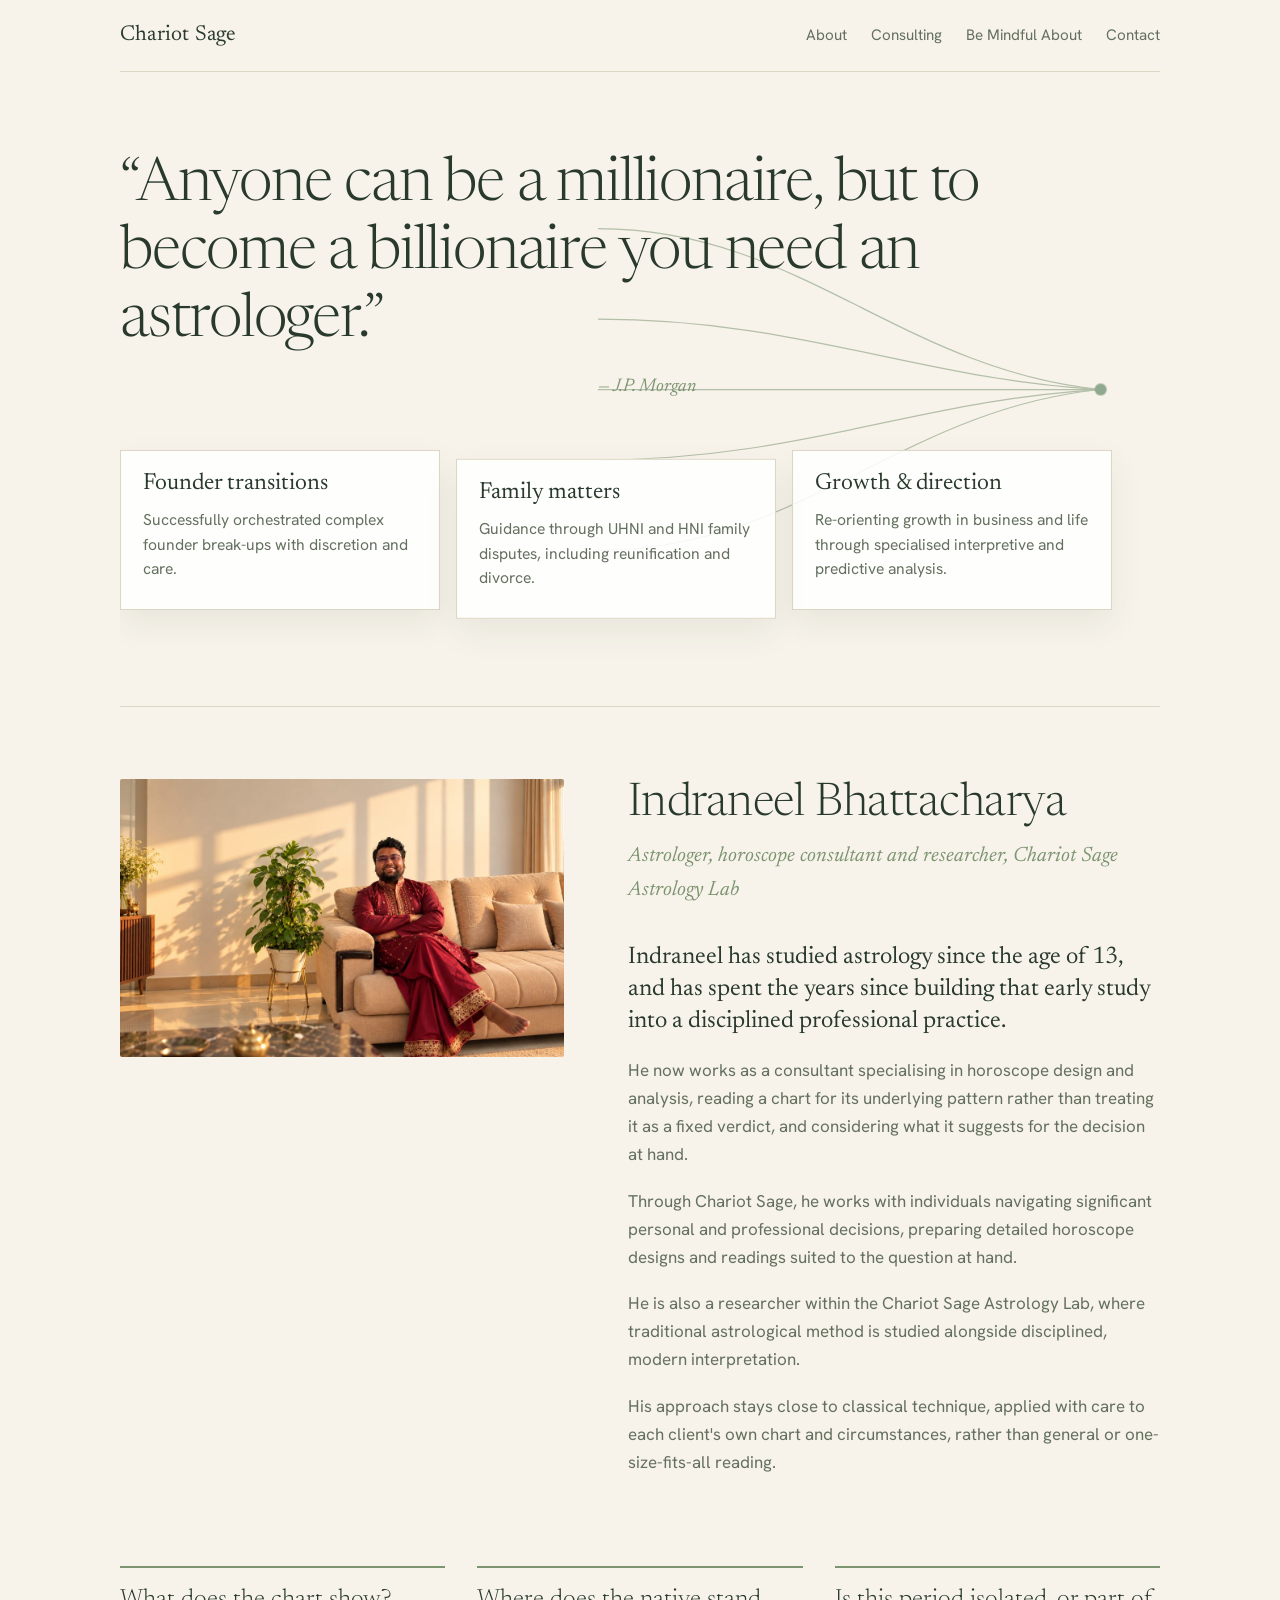
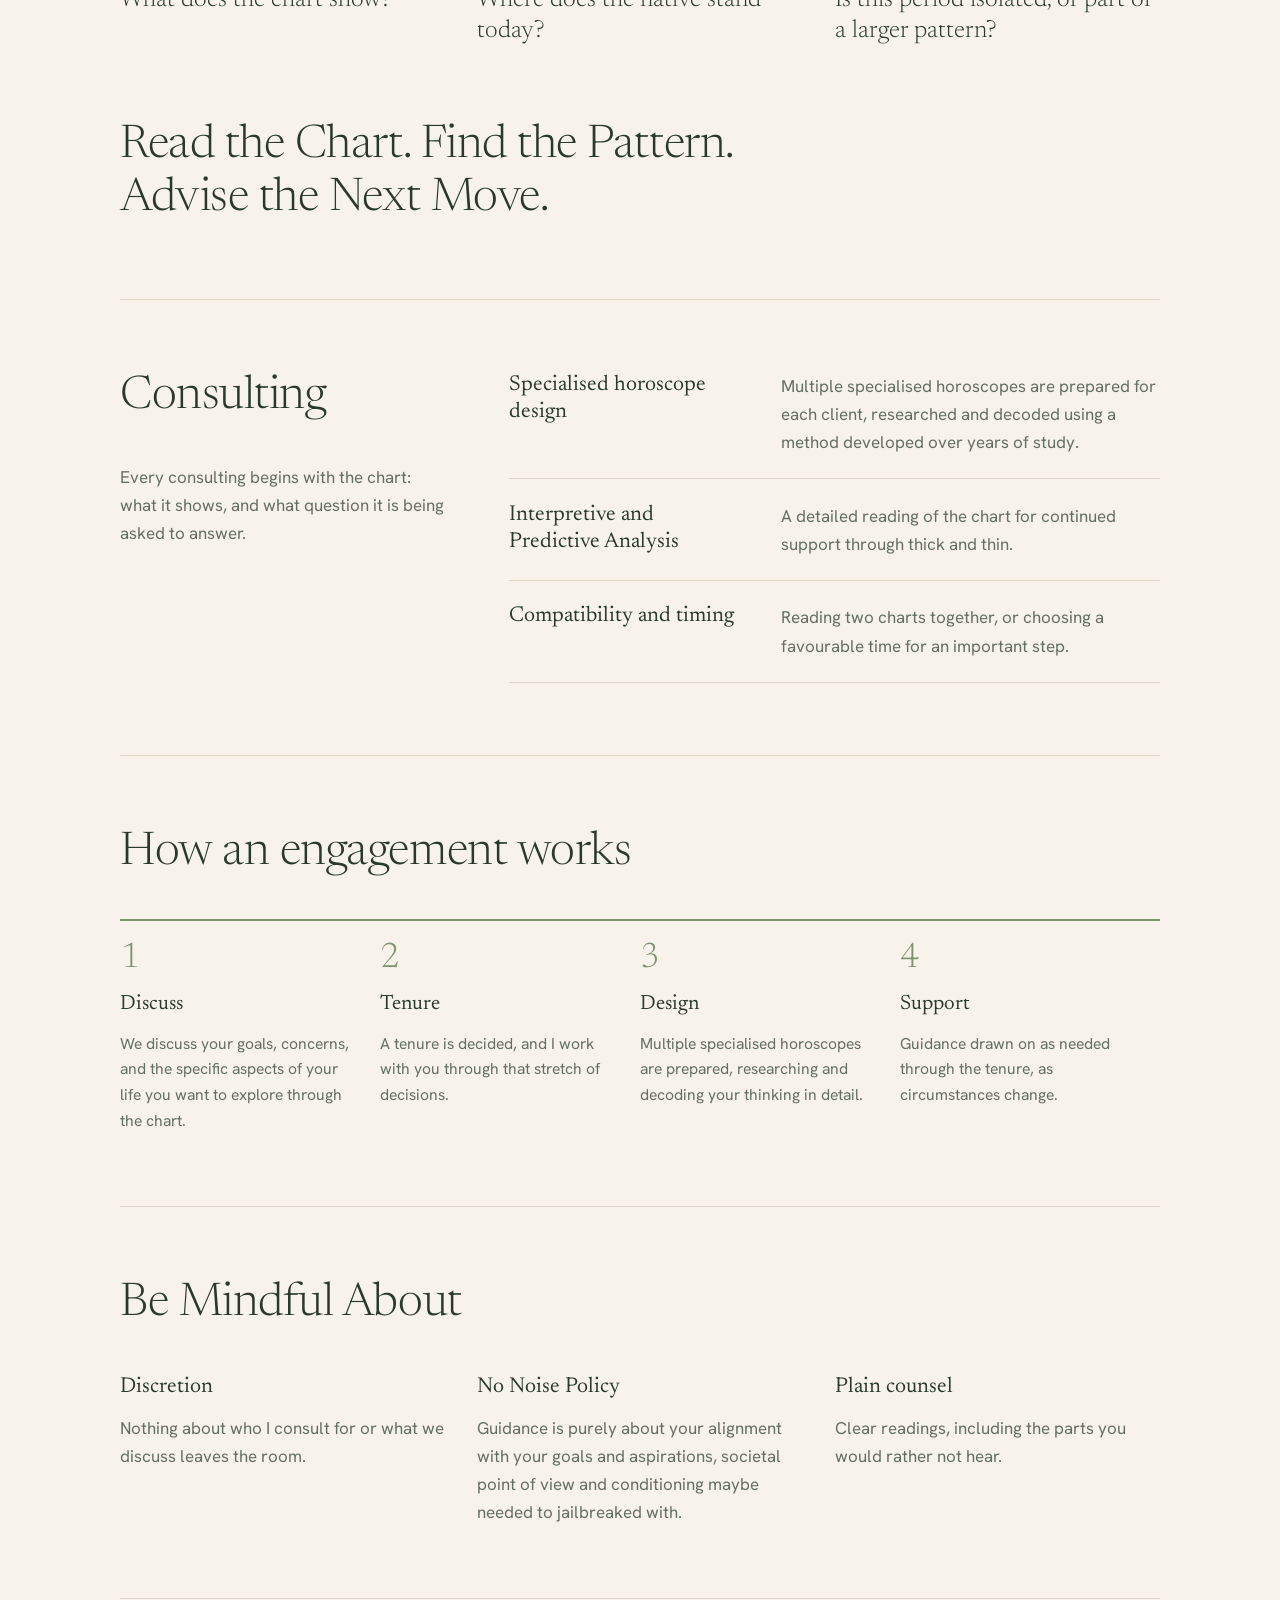
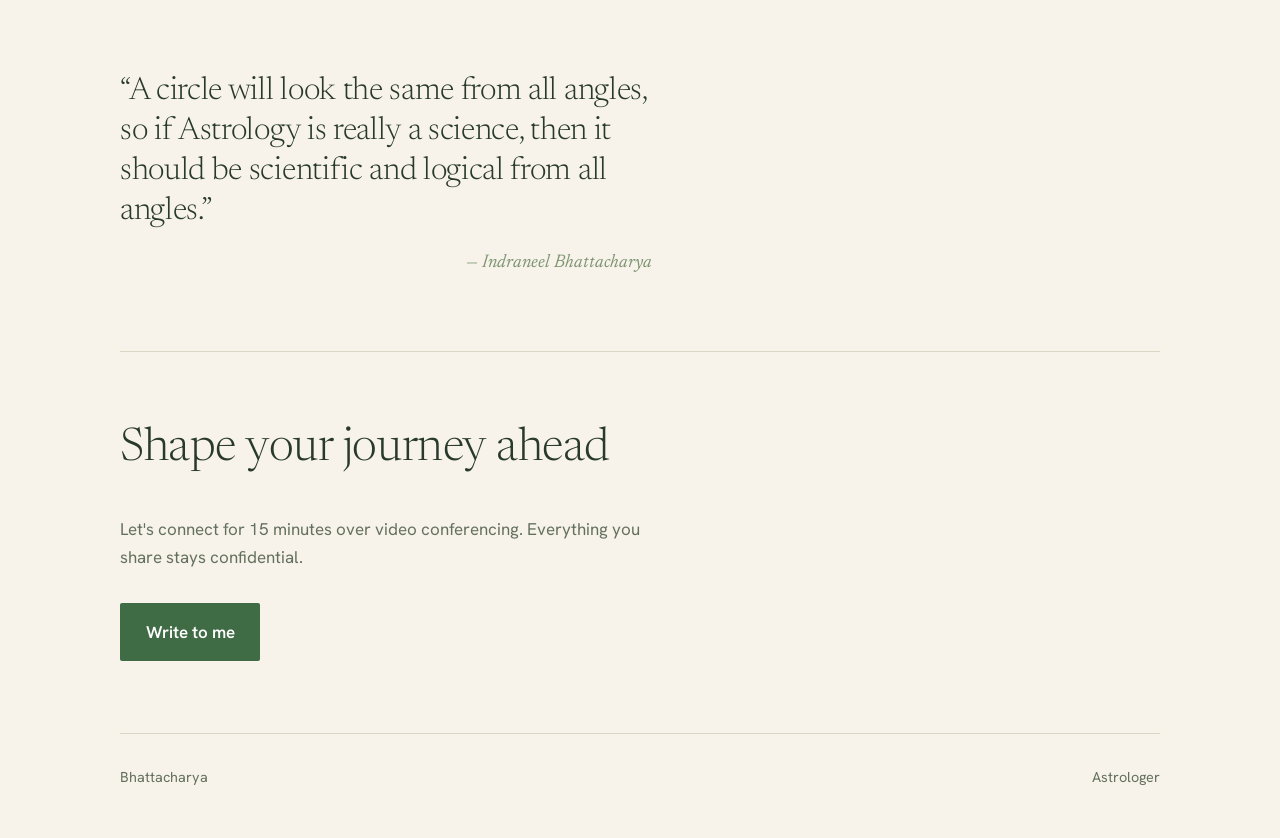
==== index.html @ 6f0e2059 "merging transformation version 2" ====
<!DOCTYPE html>
<html lang="en">
<head>
<meta charset="utf-8">
<meta name="viewport" content="width=device-width, initial-scale=1, viewport-fit=cover">
<title>Chariot Sage | Astrology consultancy by Indraneel Bhattacharya</title>
<meta name="description" content="Chariot Sage is the astrology consultancy of Indraneel Bhattacharya, a scholar of astrology since the age of 13. Specialised horoscope design, analysis and research.">
<meta name="theme-color" content="#F7F3EA">
<meta property="og:type" content="website">
<meta property="og:site_name" content="Chariot Sage">
<meta property="og:title" content="Chariot Sage | Astrology consultancy by Indraneel Bhattacharya">
<meta property="og:description" content="Read the Chart. Find the Pattern. Advise the Next Move.">
<link rel="icon" type="image/png" sizes="32x32" href="[data-uri]">
<link rel="apple-touch-icon" href="[data-uri]">
<link rel="preconnect" href="https://fonts.googleapis.com">
<link rel="preconnect" href="https://fonts.gstatic.com" crossorigin>
<link href="https://fonts.googleapis.com/css2?family=Newsreader:ital,opsz,wght@0,6..72,300;0,6..72,400;1,6..72,300&family=Hanken+Grotesk:wght@400;500;600&display=swap" rel="stylesheet">
<style>
:root{
  --bg:#F7F3EA; --surface:#FFFFFF; --ink:#293A2C; --muted:#64705F;
  --rule:#DCD6C4; --seal:#3F6B45; --brass:#7D9471; --on-seal:#FFFFFF;
  --serif:"Newsreader",Georgia,"Times New Roman",serif;
  --sans:"Hanken Grotesk",system-ui,-apple-system,"Segoe UI",sans-serif;
  box-sizing:border-box;
  padding-top:env(safe-area-inset-top,0px);
  padding-bottom:env(safe-area-inset-bottom,0px);
}
@media (prefers-color-scheme:dark){
  :root:not([data-theme="light"]){
    --bg:#16201A; --surface:#1E2B22; --ink:#EFEAD9; --muted:#B4BFA9;
    --rule:#32452F; --seal:#8FBF86; --brass:#C7CBA1; --on-seal:#16201A;
  }
}
:root[data-theme="dark"]{
  --bg:#16201A; --surface:#1E2B22; --ink:#EFEAD9; --muted:#B4BFA9;
  --rule:#32452F; --seal:#8FBF86; --brass:#C7CBA1; --on-seal:#16201A;
}
*,*::before,*::after{box-sizing:border-box}
html{scroll-padding-top:env(safe-area-inset-top,0px);scroll-behavior:smooth}
body{margin:0;background:var(--bg);color:var(--ink);font-family:var(--sans);font-size:1.0625rem;line-height:1.65}
a{color:inherit}
:focus-visible{outline:2px solid var(--seal);outline-offset:3px}
.wrap{max-width:68rem;margin:0 auto;padding:0 1.5rem}

header{display:flex;justify-content:space-between;align-items:center;padding:1.1rem 0;border-bottom:1px solid var(--rule)}
.brand{display:inline-flex;align-items:center;gap:.75rem;font-family:var(--serif);font-size:1.35rem;font-weight:400;text-decoration:none;letter-spacing:.01em}
.brand img{height:2.9rem;width:auto;display:block}
nav{display:flex;gap:1.5rem;font-size:.95rem}
nav a{text-decoration:none;color:var(--muted)}
nav a:hover{color:var(--ink)}
@media (max-width:560px){nav a:not(:last-child){display:none}}

.hero{position:relative;padding:5rem 0 6rem;overflow:hidden}
.hero h1{font-family:var(--serif);font-weight:300;font-size:clamp(2.6rem,7vw,5.4rem);line-height:1.04;letter-spacing:-.02em;margin:0 0 1.75rem;max-width:14em;position:relative}
.hero h1.hero-quote{font-size:clamp(2rem,5vw,3.8rem);line-height:1.12;max-width:18em}
.hero .quote-attribution{margin:-.75rem 0 0;font-family:var(--serif);font-size:1.15rem;font-style:italic;color:var(--brass);text-align:right;max-width:36rem}
.hero p{max-width:34rem;font-size:1.2rem;color:var(--muted);margin:0 0 2.25rem;position:relative}
.hero-highlights{position:relative;z-index:1;display:grid;grid-template-columns:repeat(3,minmax(0,1fr));gap:1rem;margin-top:3rem;max-width:62rem}
.hero-highlight{min-height:10rem;padding:1.25rem 1.35rem;background:color-mix(in srgb,var(--surface) 88%,transparent);border:1px solid var(--rule);box-shadow:0 .8rem 2rem rgba(41,58,44,.07);animation:float 5s ease-in-out infinite}
.hero-highlight:nth-child(2){animation-delay:-1.6s;transform:translateY(.55rem)}
.hero-highlight:nth-child(3){animation-delay:-3.2s}
.hero-highlight h2{margin:0 0 .65rem;font-size:1.45rem;font-weight:400;line-height:1.15;letter-spacing:0}
.hero-highlight p{margin:0;font-size:.98rem;line-height:1.55;color:var(--muted)}
@keyframes float{0%,100%{translate:0 0}50%{translate:0 -.55rem}}
@media (max-width:760px){.hero-highlights{grid-template-columns:1fr;gap:.8rem;margin-top:2rem}.hero-highlight{min-height:0}.hero-highlight:nth-child(2){transform:none}}
.btn{display:inline-block;max-width:100%;text-align:center;background:var(--seal);color:var(--on-seal);padding:.95rem 1.6rem;text-decoration:none;font-weight:600;border-radius:2px;position:relative}
.btn:hover{filter:brightness(1.1)}
.paths{position:absolute;right:-4%;top:8%;width:58%;height:84%;pointer-events:none;opacity:.55}
.paths path{fill:none;stroke:var(--brass);stroke-width:1.2;stroke-dasharray:1;stroke-dashoffset:1;animation:draw 2.4s ease-out .2s forwards}
.paths path:nth-child(2){animation-delay:.4s}.paths path:nth-child(3){animation-delay:.6s}
.paths path:nth-child(4){animation-delay:.8s}.paths path:nth-child(5){animation-delay:1s}
.paths circle{fill:var(--seal);opacity:0;animation:pop .6s ease-out 2.4s forwards}
@keyframes draw{to{stroke-dashoffset:0}}
@keyframes pop{to{opacity:1}}
@media (prefers-reduced-motion:reduce){
  .paths path{animation:none;stroke-dashoffset:0}.paths circle{animation:none;opacity:1}
  .hero-highlight{animation:none;translate:none}
  html{scroll-behavior:auto}
}
@media (max-width:760px){.paths{width:90%;top:auto;bottom:0;height:40%;opacity:.35}}

section{padding:4.5rem 0;border-top:1px solid var(--rule)}
h2{font-family:var(--serif);font-weight:300;font-size:clamp(1.9rem,4vw,2.9rem);line-height:1.1;letter-spacing:-.01em;margin:0 0 2.5rem;max-width:18em}
.about{display:grid;grid-template-columns:5fr 6fr;gap:2rem 4rem;align-items:start}
.portrait,.photos figure{margin:0}
.portrait img,.photos img{display:block;width:100%;height:auto;border-radius:2px;background:var(--surface)}
.bio h2{margin-bottom:.6rem}
.bio p{max-width:36rem;color:var(--muted);margin:0 0 1.15rem}
@media (max-width:760px){.about{grid-template-columns:1fr}}
.bio .role{font-family:var(--serif);font-style:italic;font-size:1.3rem;color:var(--brass);margin-bottom:2rem}
.bio .first{font-family:var(--serif);font-size:1.5rem;line-height:1.35;color:var(--ink)}
.questions{list-style:none;margin:4.5rem 0 0;padding:0;display:grid;grid-template-columns:repeat(3,1fr);gap:2rem}
.questions li{border-top:2px solid var(--brass);padding-top:1.1rem;font-family:var(--serif);font-weight:300;font-size:1.55rem;line-height:1.25}
.photos{display:grid;grid-template-columns:1fr 1fr;gap:1.5rem;margin-top:4.5rem}
.photos img{aspect-ratio:4/3;object-fit:cover;object-position:center 30%}
.photos.one{grid-template-columns:1fr;max-width:34rem}
.photos.one img{aspect-ratio:16/10;object-position:center 25%}
.motto{font-family:var(--serif);font-weight:300;font-size:clamp(1.7rem,4vw,2.9rem);line-height:1.15;letter-spacing:-.01em;margin:4.5rem 0 0;max-width:16em}
@media (max-width:760px){.about,.questions{grid-template-columns:1fr}}
@media (max-width:600px){.photos{grid-template-columns:1fr}}
.grid{display:grid;grid-template-columns:1fr 2fr;gap:2rem 4rem}
@media (max-width:760px){.grid{grid-template-columns:1fr}}
.lead{color:var(--muted);max-width:28rem;margin:0}

.areas{list-style:none;margin:0;padding:0}
.areas li{padding:1.4rem 0;border-bottom:1px solid var(--rule);display:grid;grid-template-columns:minmax(0,15rem) 1fr;gap:.5rem 2rem}
.areas li:first-child{padding-top:0}
.areas h3{font-family:var(--serif);font-weight:400;font-size:1.35rem;line-height:1.25;margin:0}
.areas p{margin:0;color:var(--muted)}
@media (max-width:760px){.areas li{grid-template-columns:1fr}}

.steps{list-style:none;margin:0;padding:0;counter-reset:s;display:grid;grid-template-columns:repeat(4,1fr);gap:0}
.steps li{counter-increment:s;padding:0 1.5rem 0 0;border-top:2px solid var(--brass);padding-top:1.25rem}
.steps li::before{content:counter(s);font-family:var(--serif);font-size:2.2rem;font-weight:300;color:var(--brass);display:block;line-height:1;margin-bottom:.75rem}
.steps h3{font-family:var(--serif);font-weight:400;font-size:1.3rem;margin:0 0 .5rem}
.steps p{margin:0;color:var(--muted);font-size:.98rem}
@media (max-width:860px){.steps{grid-template-columns:1fr 1fr;gap:2rem 1.5rem}}
@media (max-width:520px){.steps{grid-template-columns:1fr}}

.band{background:transparent;padding-left:0;padding-right:0}
@media (max-width:520px){.btn{display:block;padding:.95rem 1rem}}
.principles{display:grid;grid-template-columns:repeat(3,1fr);gap:2rem}
.principles h3{font-family:var(--serif);font-weight:400;font-size:1.35rem;margin:0 0 .5rem}
.principles p{margin:0;color:var(--muted)}
@media (max-width:760px){.principles{grid-template-columns:1fr}}

.note{display:grid;grid-template-columns:6fr 5fr;gap:2.5rem 4rem;align-items:start}
.note blockquote{margin:0}
.note blockquote p{font-family:var(--serif);font-weight:300;font-size:clamp(1.35rem,2.7vw,2rem);line-height:1.25;letter-spacing:-.01em;margin:0 0 1.1rem}
.note cite{display:block;margin-top:.25rem;font-family:var(--serif);font-style:italic;font-size:1.15rem;color:var(--brass);text-align:right}
.note .msg{margin:0;color:var(--muted);max-width:30rem}
@media (max-width:760px){.note{grid-template-columns:1fr}}
.contact h2{max-width:14em}
.contact p{max-width:34rem;color:var(--muted);margin:0 0 2rem}
.mail{display:block;overflow-wrap:anywhere;margin-top:1.5rem;font-family:var(--serif);font-size:1.4rem;color:var(--ink)}
footer{padding:2rem 0 3rem;border-top:1px solid var(--rule);color:var(--muted);font-size:.9rem;display:flex;justify-content:space-between;gap:1rem;flex-wrap:wrap}
</style>
</head>
<body>
<div class="wrap">
  <header>
    <a class="brand" href="#top"><span>Chariot Sage</span></a>
    <nav aria-label="Main">
      <a href="#about">About</a>
      <a href="#help">Consulting</a>
      <a href="#work">Be Mindful About</a>
      <a href="#contact">Contact</a>
    </nav>
  </header>

  <main id="top">
    <div class="hero">
      <svg class="paths" viewBox="0 0 600 400" preserveAspectRatio="xMidYMid meet" aria-hidden="true">
        <path pathLength="1" d="M0 40 C200 40 300 180 500 200"/>
        <path pathLength="1" d="M0 130 C200 130 320 190 500 200"/>
        <path pathLength="1" d="M0 200 L500 200"/>
        <path pathLength="1" d="M0 270 C200 270 320 210 500 200"/>
        <path pathLength="1" d="M0 360 C200 360 300 220 500 200"/>
        <circle cx="500" cy="200" r="6"/>
      </svg>
      <h1 class="hero-quote">“Anyone can be a millionaire, but to become a billionaire you need an astrologer.”</h1>
      <p class="quote-attribution"><cite>— J.P. Morgan</cite></p>
      <div class="hero-highlights" aria-label="Consultation experience">
        <article class="hero-highlight">
          <h2>Founder transitions</h2>
          <p>Successfully orchestrated complex founder break-ups with discretion and care.</p>
        </article>
        <article class="hero-highlight">
          <h2>Family matters</h2>
          <p>Guidance through UHNI and HNI family disputes, including reunification and divorce.</p>
        </article>
        <article class="hero-highlight">
          <h2>Growth &amp; direction</h2>
          <p>Re-orienting growth in business and life through specialised interpretive and predictive analysis.</p>
        </article>
      </div>
    </div>

    <section id="about">
      <div class="about">
        <figure class="portrait"><img src="[data-uri]" alt="Indraneel Bhattacharya" width="1100" height="688" loading="lazy"></figure>
                <div class="bio">
          <h2>Indraneel Bhattacharya</h2>
          <p class="role">Astrologer, horoscope consultant and researcher, Chariot Sage Astrology Lab</p>
          <p class="first">Indraneel has studied astrology since the age of 13, and has spent the years since building that early study into a disciplined professional practice.</p>
          <p>He now works as a consultant specialising in horoscope design and analysis, reading a chart for its underlying pattern rather than treating it as a fixed verdict, and considering what it suggests for the decision at hand.</p>
          <p>Through Chariot Sage, he works with individuals navigating significant personal and professional decisions, preparing detailed horoscope designs and readings suited to the question at hand.</p>
          <p>He is also a researcher within the Chariot Sage Astrology Lab, where traditional astrological method is studied alongside disciplined, modern interpretation.</p>
          <p>His approach stays close to classical technique, applied with care to each client's own chart and circumstances, rather than general or one-size-fits-all reading.</p>
        </div>
      </div>

      <ul class="questions" aria-label="The three questions">
        <li>What does the chart show?</li>
        <li>Where does the native stand today?</li>
        <li>Is this period isolated, or part of a larger pattern?</li>
      </ul>

      
      <p class="motto">Read the Chart. Find the Pattern. Advise the Next Move.</p>
    </section>

    <section id="help">
      <div class="grid">
        <div>
          <h2>Consulting</h2>
          <p class="lead">Every consulting begins with the chart: what it shows, and what question it is being asked to answer.</p>
        </div>
        <ul class="areas">
          <li><h3>Specialised horoscope design</h3><p>Multiple specialised horoscopes are prepared for each client, researched and decoded using a method developed over years of study.</p></li>
          <li><h3>Interpretive and Predictive Analysis</h3><p>A detailed reading of the chart for continued support through thick and thin.</p></li>
          <li><h3>Compatibility and timing</h3><p>Reading two charts together, or choosing a favourable time for an important step.</p></li>
        </ul>
      </div>
    </section>

    <section id="work">
      <h2>How an engagement works</h2>
      <ol class="steps">
        <li><h3>Discuss</h3><p>We discuss your goals, concerns, and the specific aspects of your life you want to explore through the chart.</p></li>
        <li><h3>Tenure</h3><p>A tenure is decided, and I work with you through that stretch of decisions.</p></li>
        <li><h3>Design</h3><p>Multiple specialised horoscopes are prepared, researching and decoding your thinking in detail.</p></li>
        <li><h3>Support</h3><p>Guidance drawn on as needed through the tenure, as circumstances change.</p></li>
      </ol>
    </section>

    <section class="band">
      <h2>Be Mindful About</h2>
      <div class="principles">
        <div><h3>Discretion</h3><p>Nothing about who I consult for or what we discuss leaves the room.</p></div>
        <div><h3>No Noise Policy</h3><p>Guidance is purely about your alignment with your goals and aspirations, societal point of view and conditioning maybe needed to jailbreaked with.</p></div>
        <div><h3>Plain counsel</h3><p>Clear readings, including the parts you would rather not hear.</p></div>
      </div>
    </section>

    <section class="note" id="note">
      <blockquote>
        <p>“A circle will look the same from all angles, so if Astrology is really a science, then it should be scientific and logical from all angles.”</p>
        <cite>— Indraneel Bhattacharya</cite>
      </blockquote>
    </section>

    <section class="contact" id="contact">
      <h2>Shape your journey ahead</h2>
      <p>Let's connect for 15 minutes over video conferencing. Everything you share stays confidential.</p>
      <a class="btn" href="mailto:writetobhattacharya@gmail.com?subject=Private%20enquiry" target="_blank" rel="noopener">Write to me</a>
    </section>
  </main>

  <footer>
    <span>Bhattacharya</span>
    <span>Astrologer</span>
  </footer>
</div>
</body>
</html>
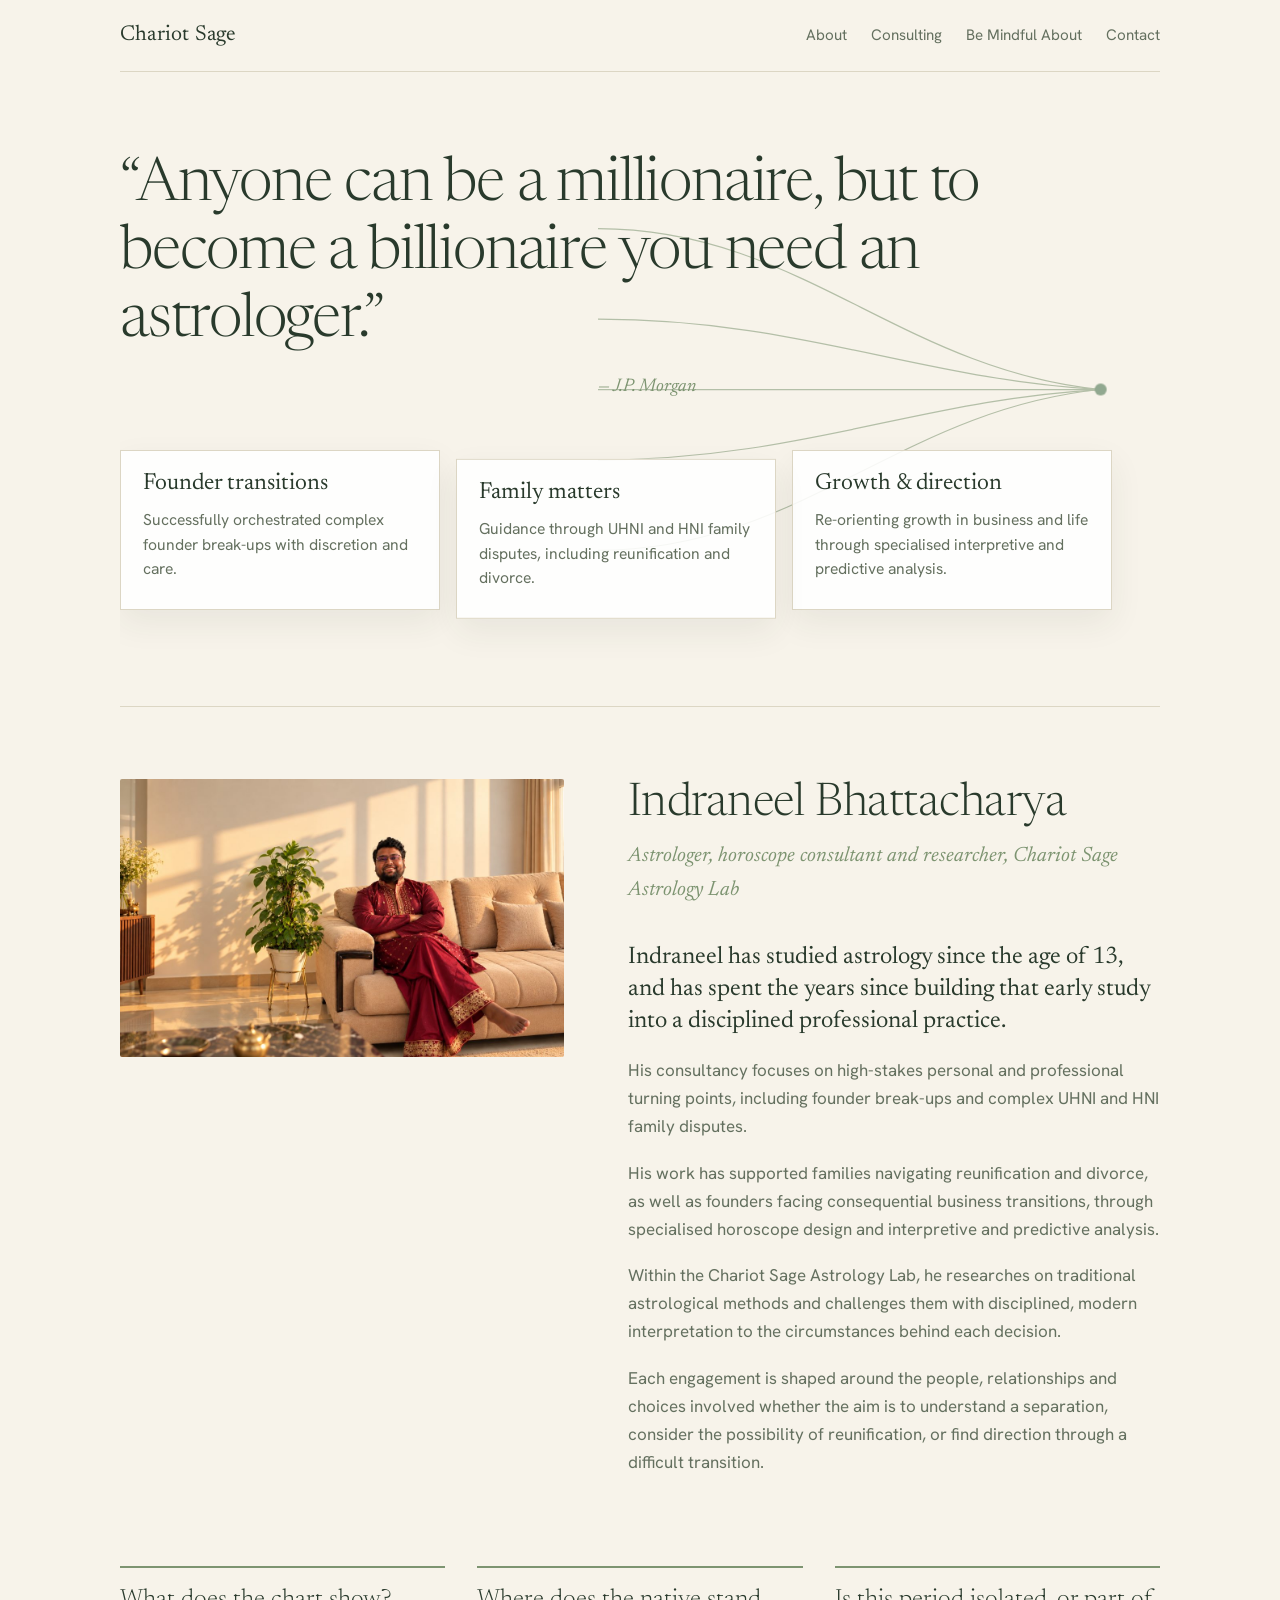
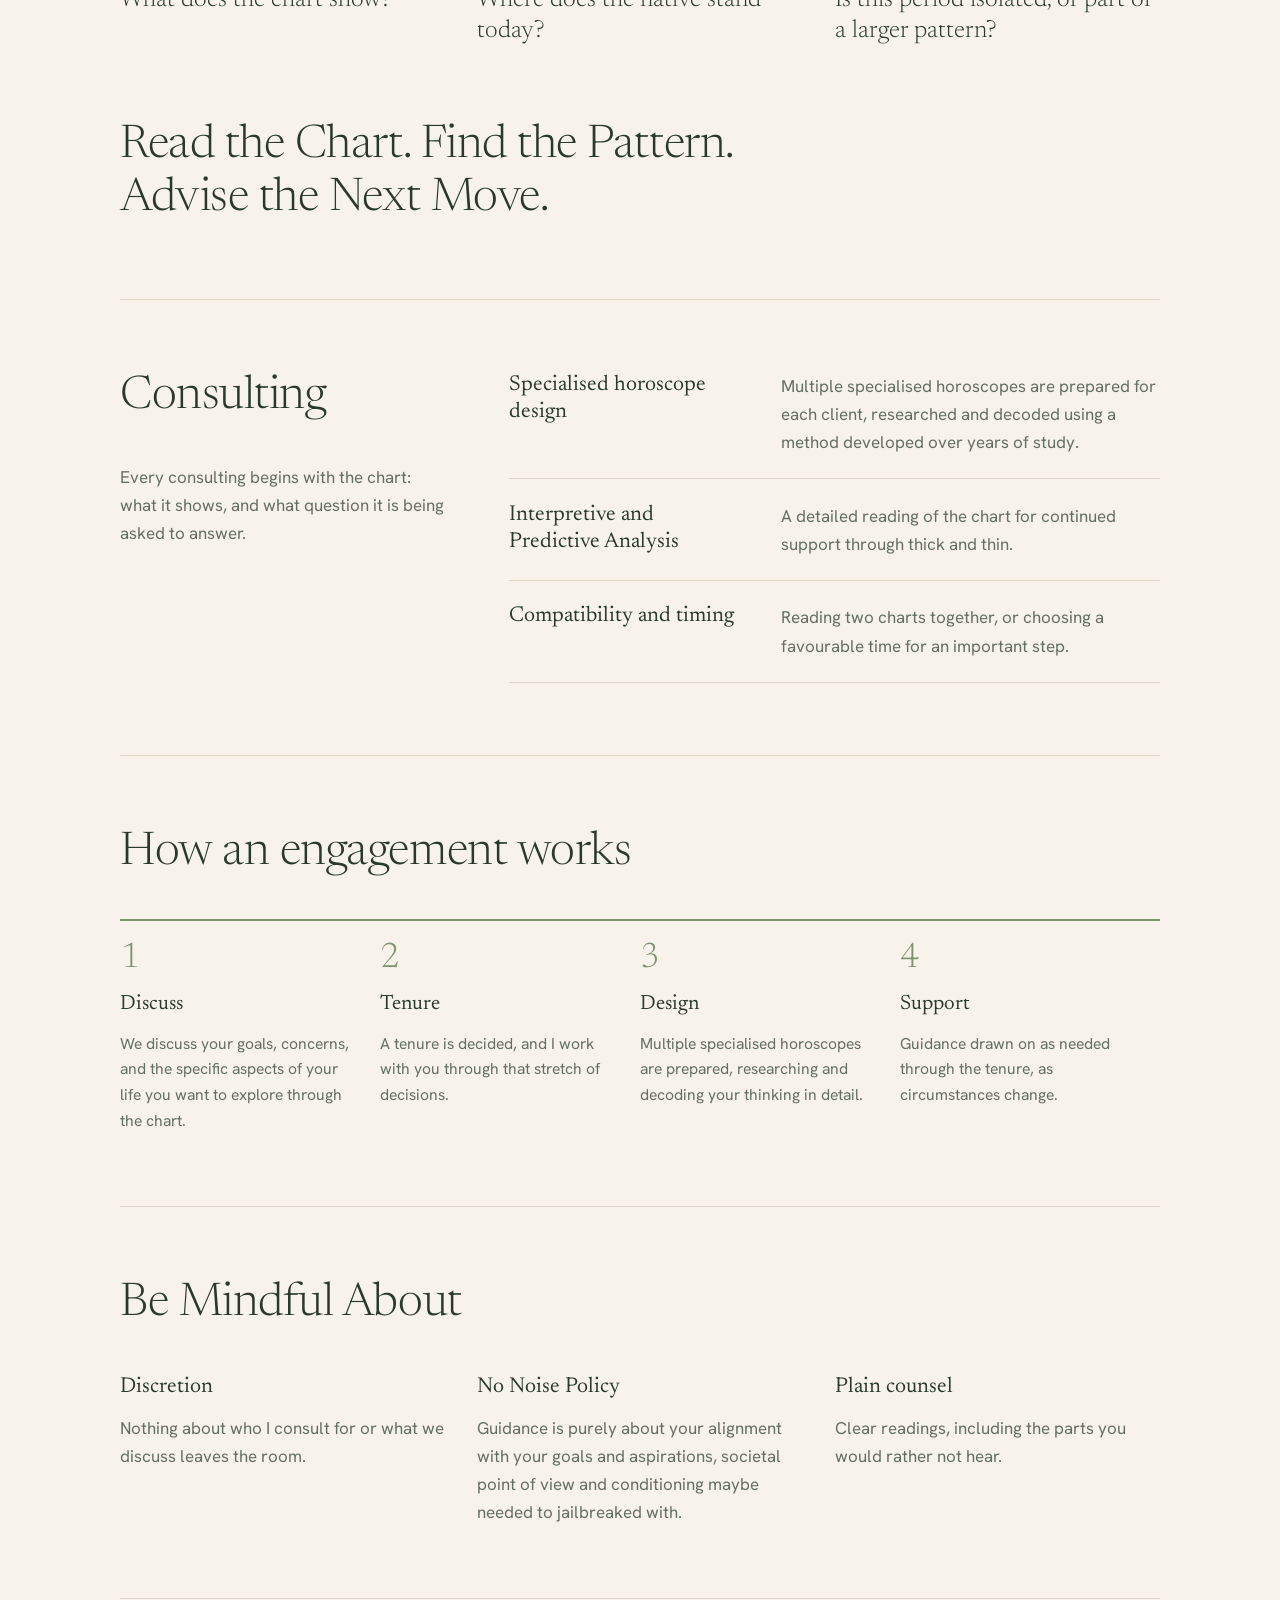
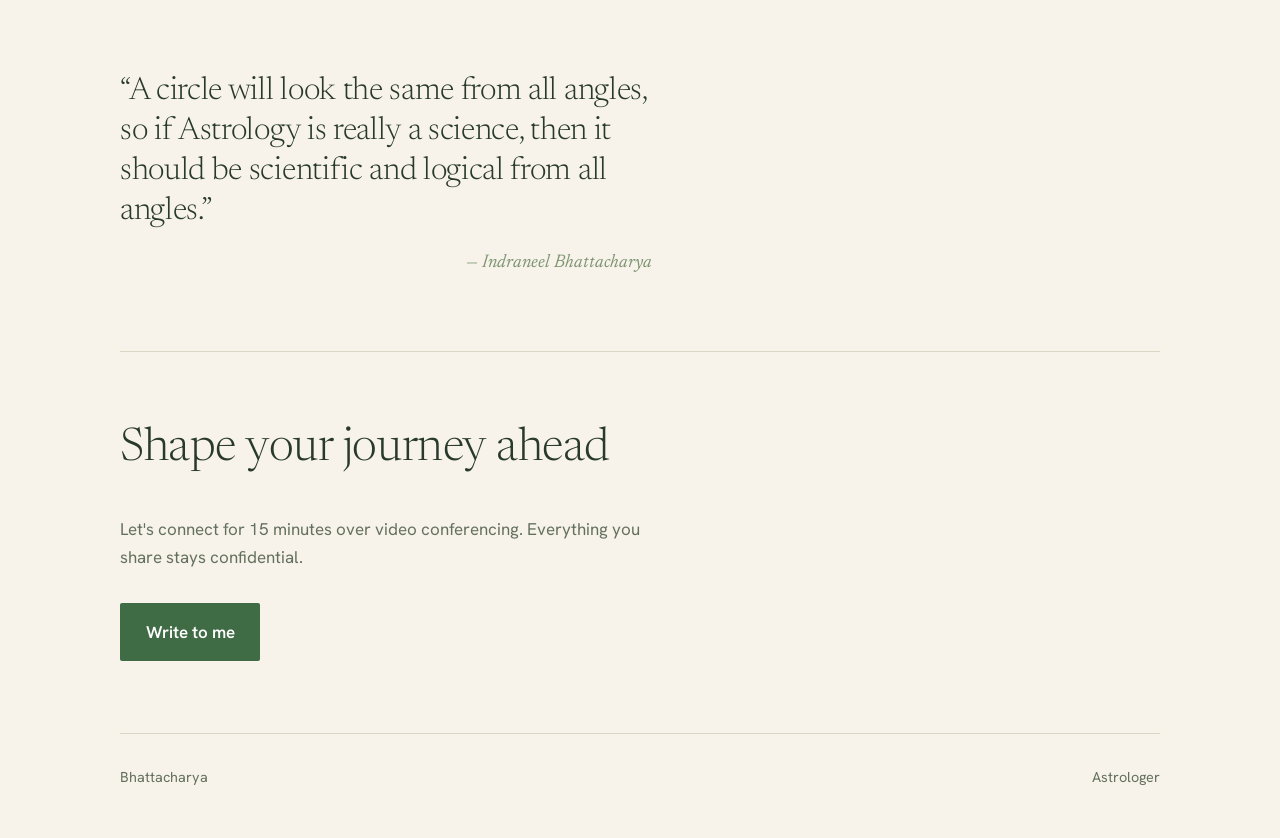
==== commit 1bf4ab05: "merging transformation version 2" ====
--- a/index.html
+++ b/index.html
@@ -183,10 +183,10 @@
           <h2>Indraneel Bhattacharya</h2>
           <p class="role">Astrologer, horoscope consultant and researcher, Chariot Sage Astrology Lab</p>
           <p class="first">Indraneel has studied astrology since the age of 13, and has spent the years since building that early study into a disciplined professional practice.</p>
-          <p>He now works as a consultant specialising in horoscope design and analysis, reading a chart for its underlying pattern rather than treating it as a fixed verdict, and considering what it suggests for the decision at hand.</p>
-          <p>Through Chariot Sage, he works with individuals navigating significant personal and professional decisions, preparing detailed horoscope designs and readings suited to the question at hand.</p>
-          <p>He is also a researcher within the Chariot Sage Astrology Lab, where traditional astrological method is studied alongside disciplined, modern interpretation.</p>
-          <p>His approach stays close to classical technique, applied with care to each client's own chart and circumstances, rather than general or one-size-fits-all reading.</p>
+          <p>His consultancy focuses on high-stakes personal and professional turning points, including founder break-ups and complex UHNI and HNI family disputes.</p>
+          <p>His work has supported families navigating reunification and divorce, as well as founders facing consequential business transitions, through specialised horoscope design and interpretive and predictive analysis.</p>
+          <p>Within the Chariot Sage Astrology Lab, he researches on traditional astrological methods and challenges them with disciplined, modern interpretation to the circumstances behind each decision.</p>
+          <p>Each engagement is shaped around the people, relationships and choices involved whether the aim is to understand a separation, consider the possibility of reunification, or find direction through a difficult transition.</p>
         </div>
       </div>
 
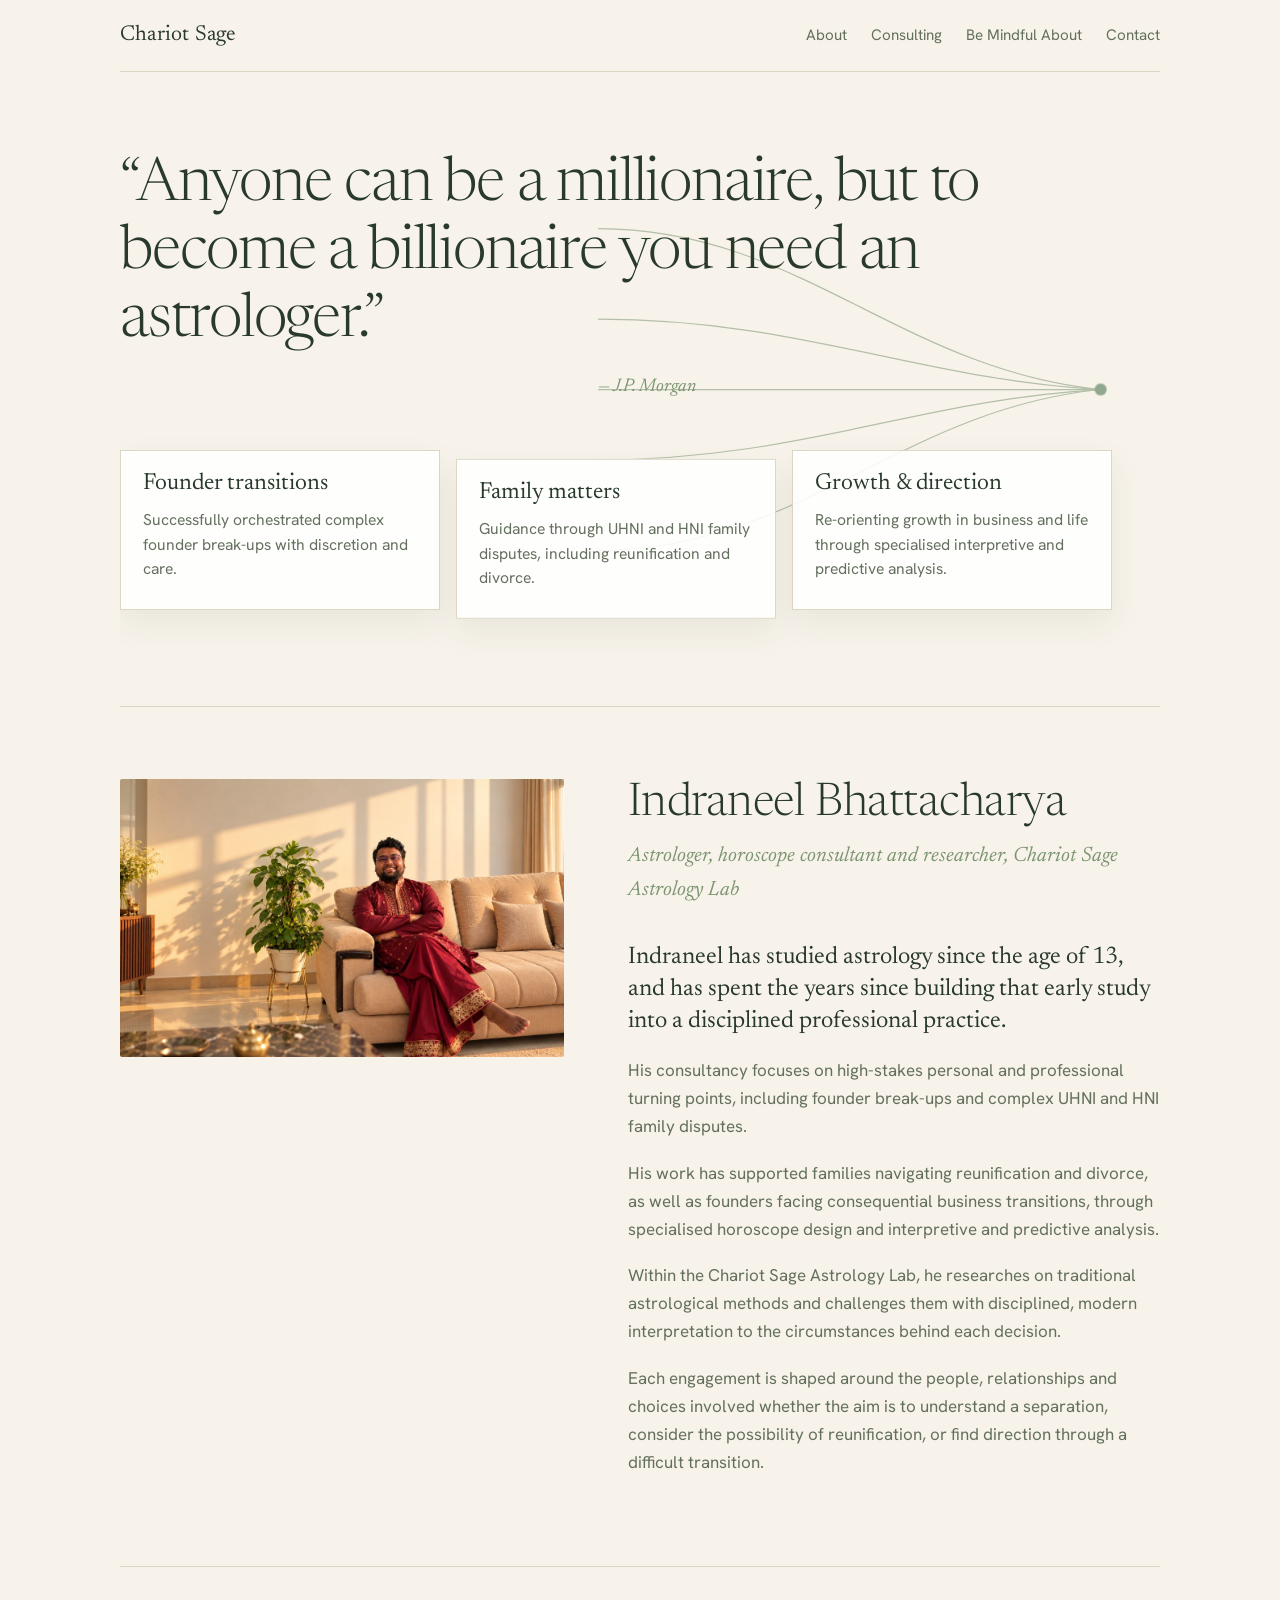
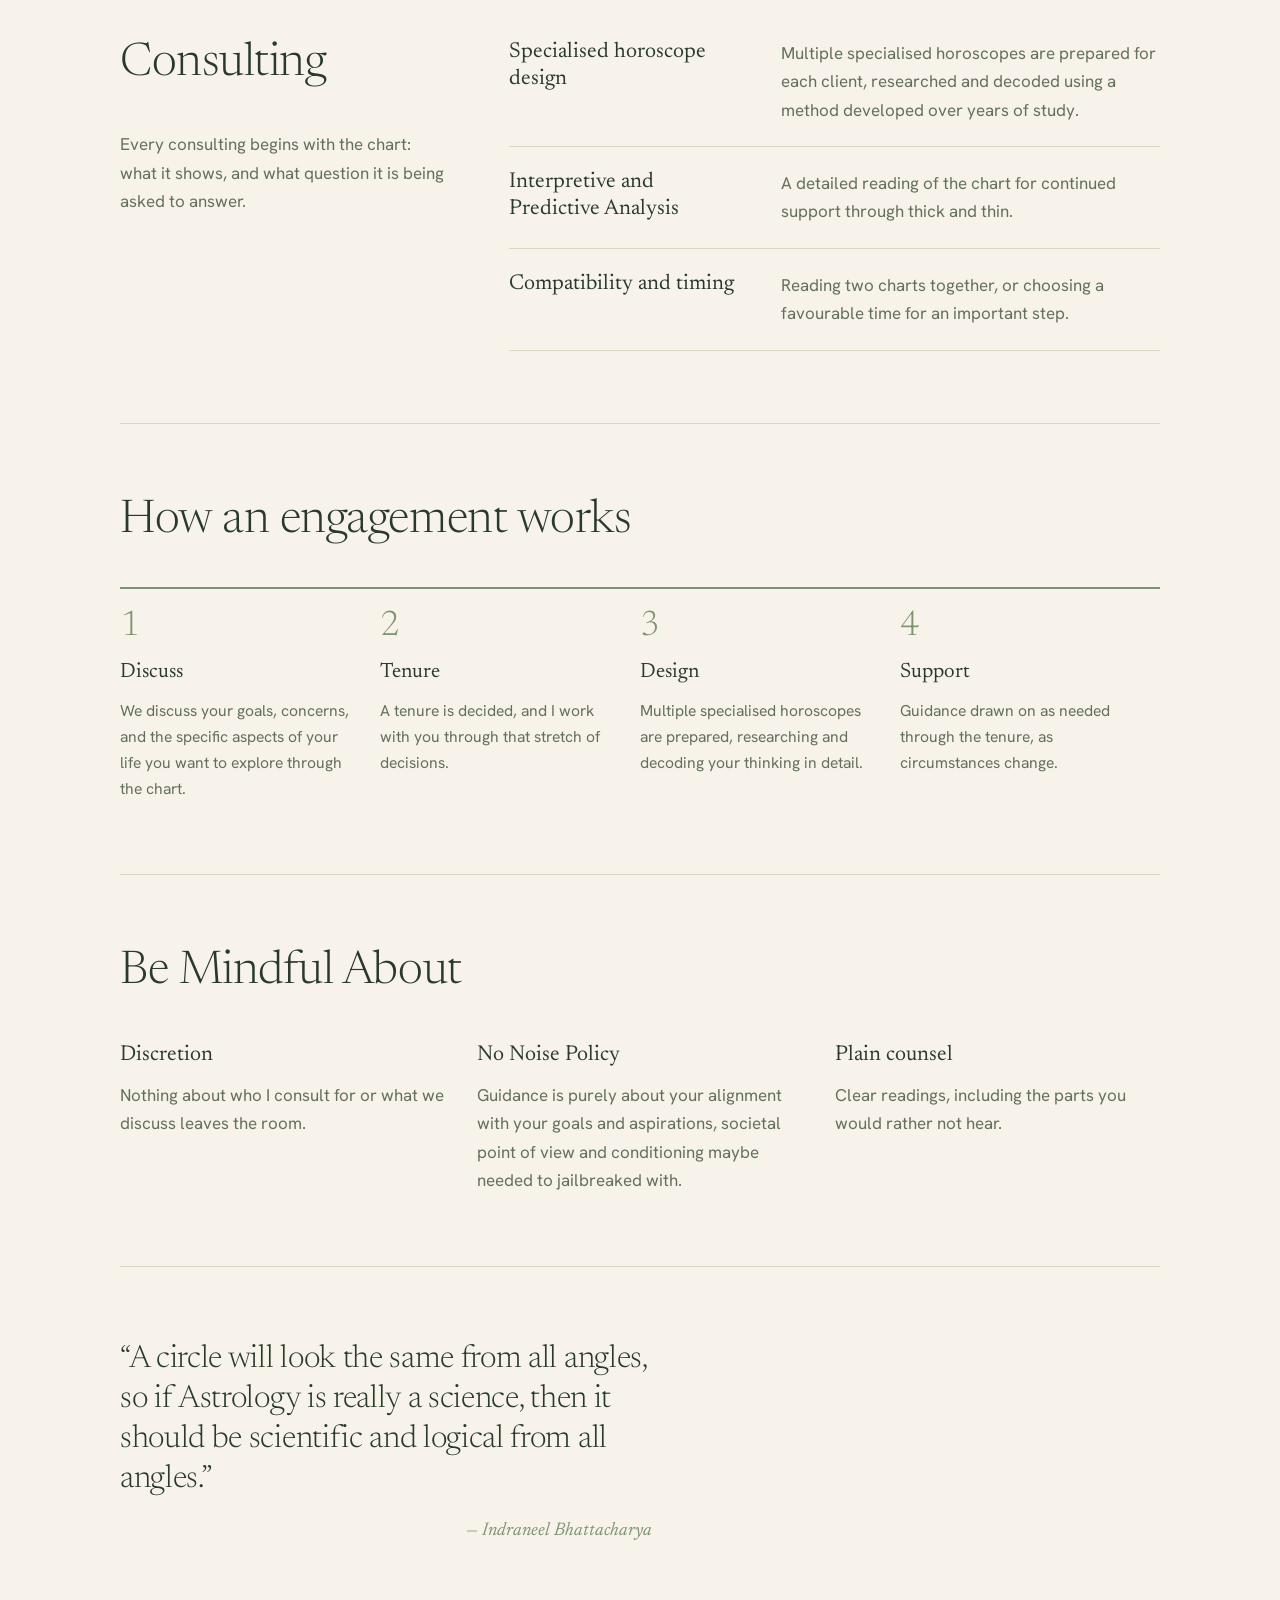
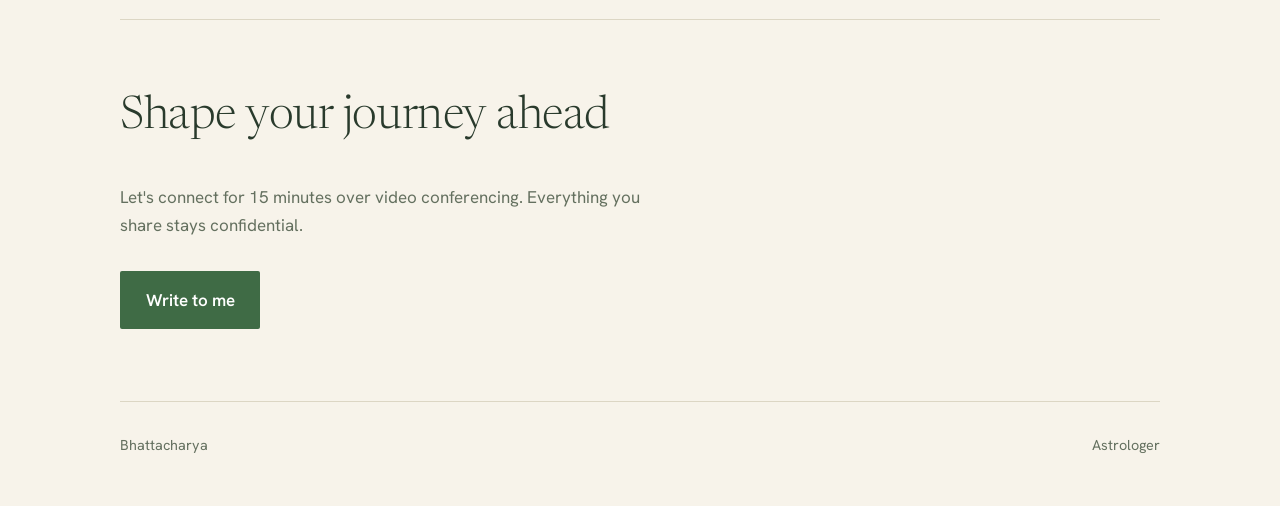
==== commit 17f7059f: "merging transformation version 3" ====
--- a/index.html
+++ b/index.html
@@ -89,14 +89,13 @@
 @media (max-width:760px){.about{grid-template-columns:1fr}}
 .bio .role{font-family:var(--serif);font-style:italic;font-size:1.3rem;color:var(--brass);margin-bottom:2rem}
 .bio .first{font-family:var(--serif);font-size:1.5rem;line-height:1.35;color:var(--ink)}
-.questions{list-style:none;margin:4.5rem 0 0;padding:0;display:grid;grid-template-columns:repeat(3,1fr);gap:2rem}
-.questions li{border-top:2px solid var(--brass);padding-top:1.1rem;font-family:var(--serif);font-weight:300;font-size:1.55rem;line-height:1.25}
+.bio{display:flow-root}
 .photos{display:grid;grid-template-columns:1fr 1fr;gap:1.5rem;margin-top:4.5rem}
 .photos img{aspect-ratio:4/3;object-fit:cover;object-position:center 30%}
 .photos.one{grid-template-columns:1fr;max-width:34rem}
 .photos.one img{aspect-ratio:16/10;object-position:center 25%}
 .motto{font-family:var(--serif);font-weight:300;font-size:clamp(1.7rem,4vw,2.9rem);line-height:1.15;letter-spacing:-.01em;margin:4.5rem 0 0;max-width:16em}
-@media (max-width:760px){.about,.questions{grid-template-columns:1fr}}
+@media (max-width:760px){.about{grid-template-columns:1fr}}
 @media (max-width:600px){.photos{grid-template-columns:1fr}}
 .grid{display:grid;grid-template-columns:1fr 2fr;gap:2rem 4rem}
 @media (max-width:760px){.grid{grid-template-columns:1fr}}
@@ -190,14 +189,6 @@
         </div>
       </div>
 
-      <ul class="questions" aria-label="The three questions">
-        <li>What does the chart show?</li>
-        <li>Where does the native stand today?</li>
-        <li>Is this period isolated, or part of a larger pattern?</li>
-      </ul>
-
-      
-      <p class="motto">Read the Chart. Find the Pattern. Advise the Next Move.</p>
     </section>
 
     <section id="help">
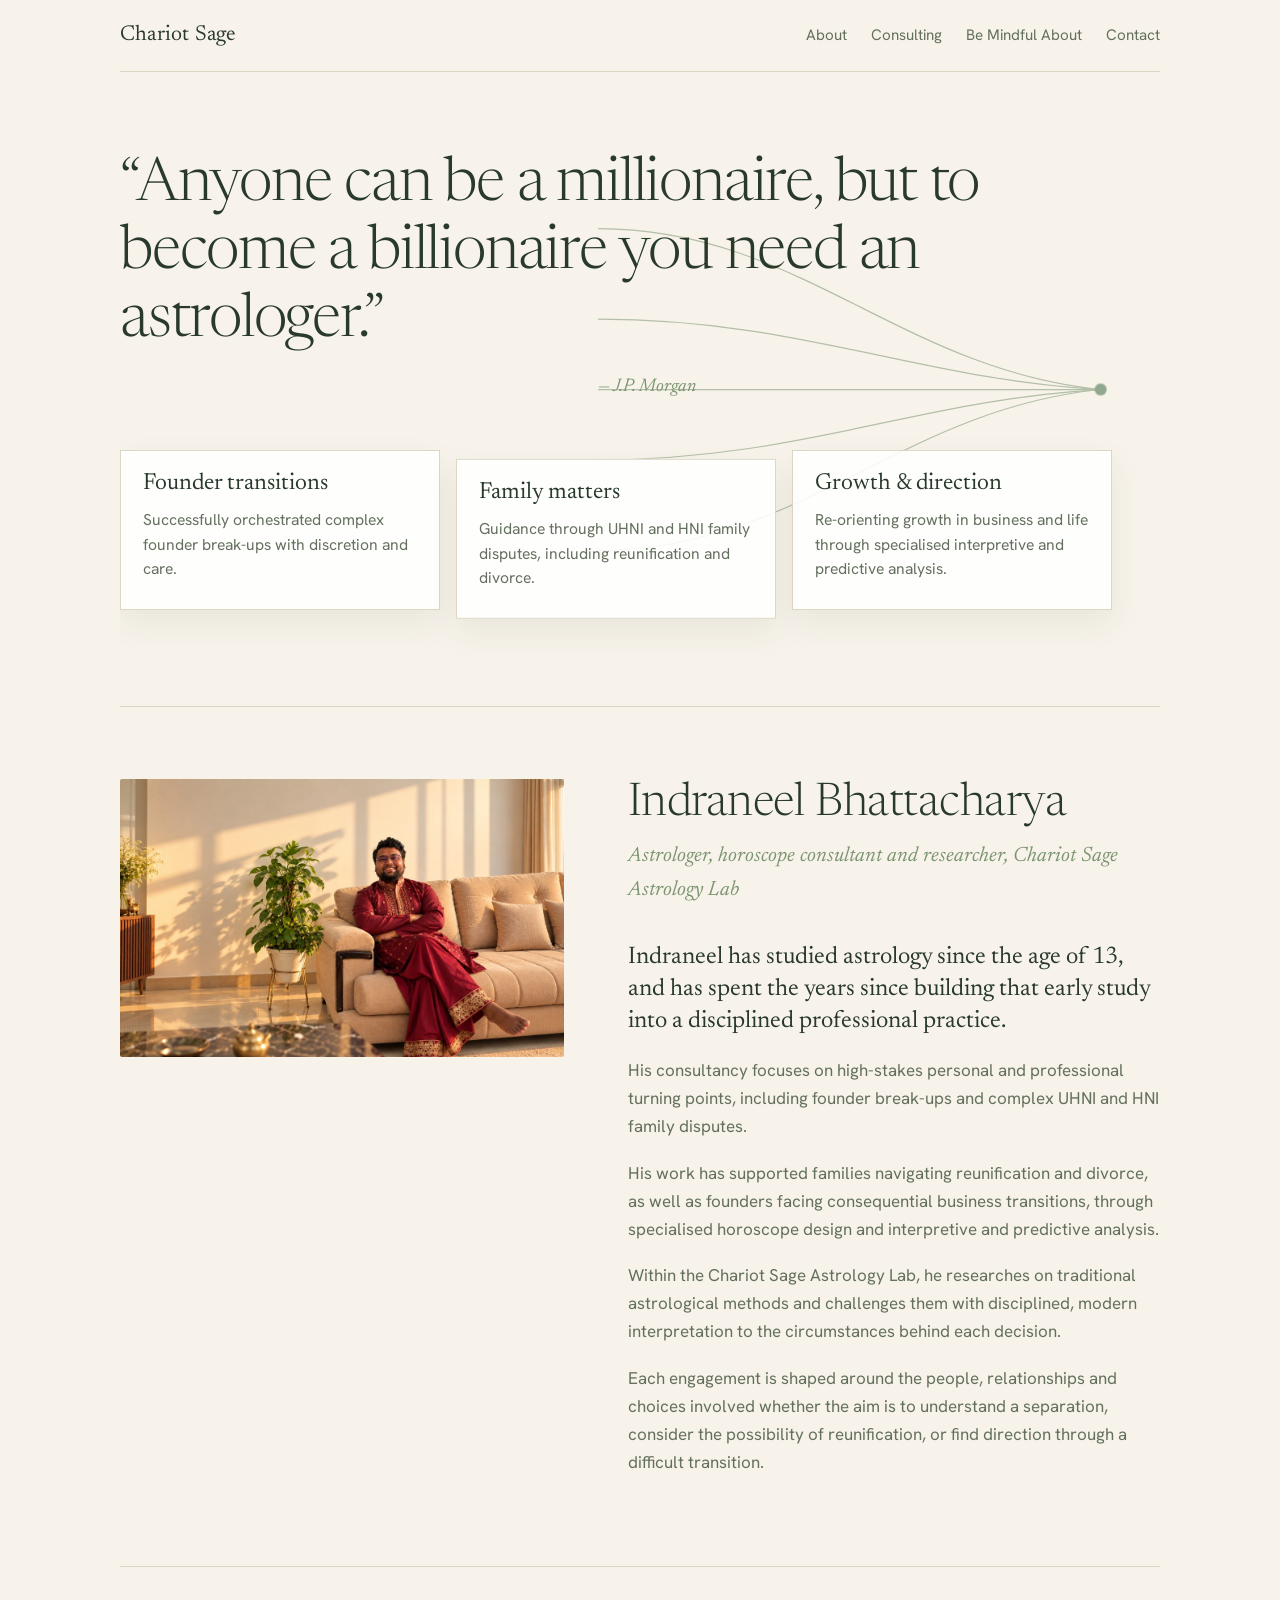
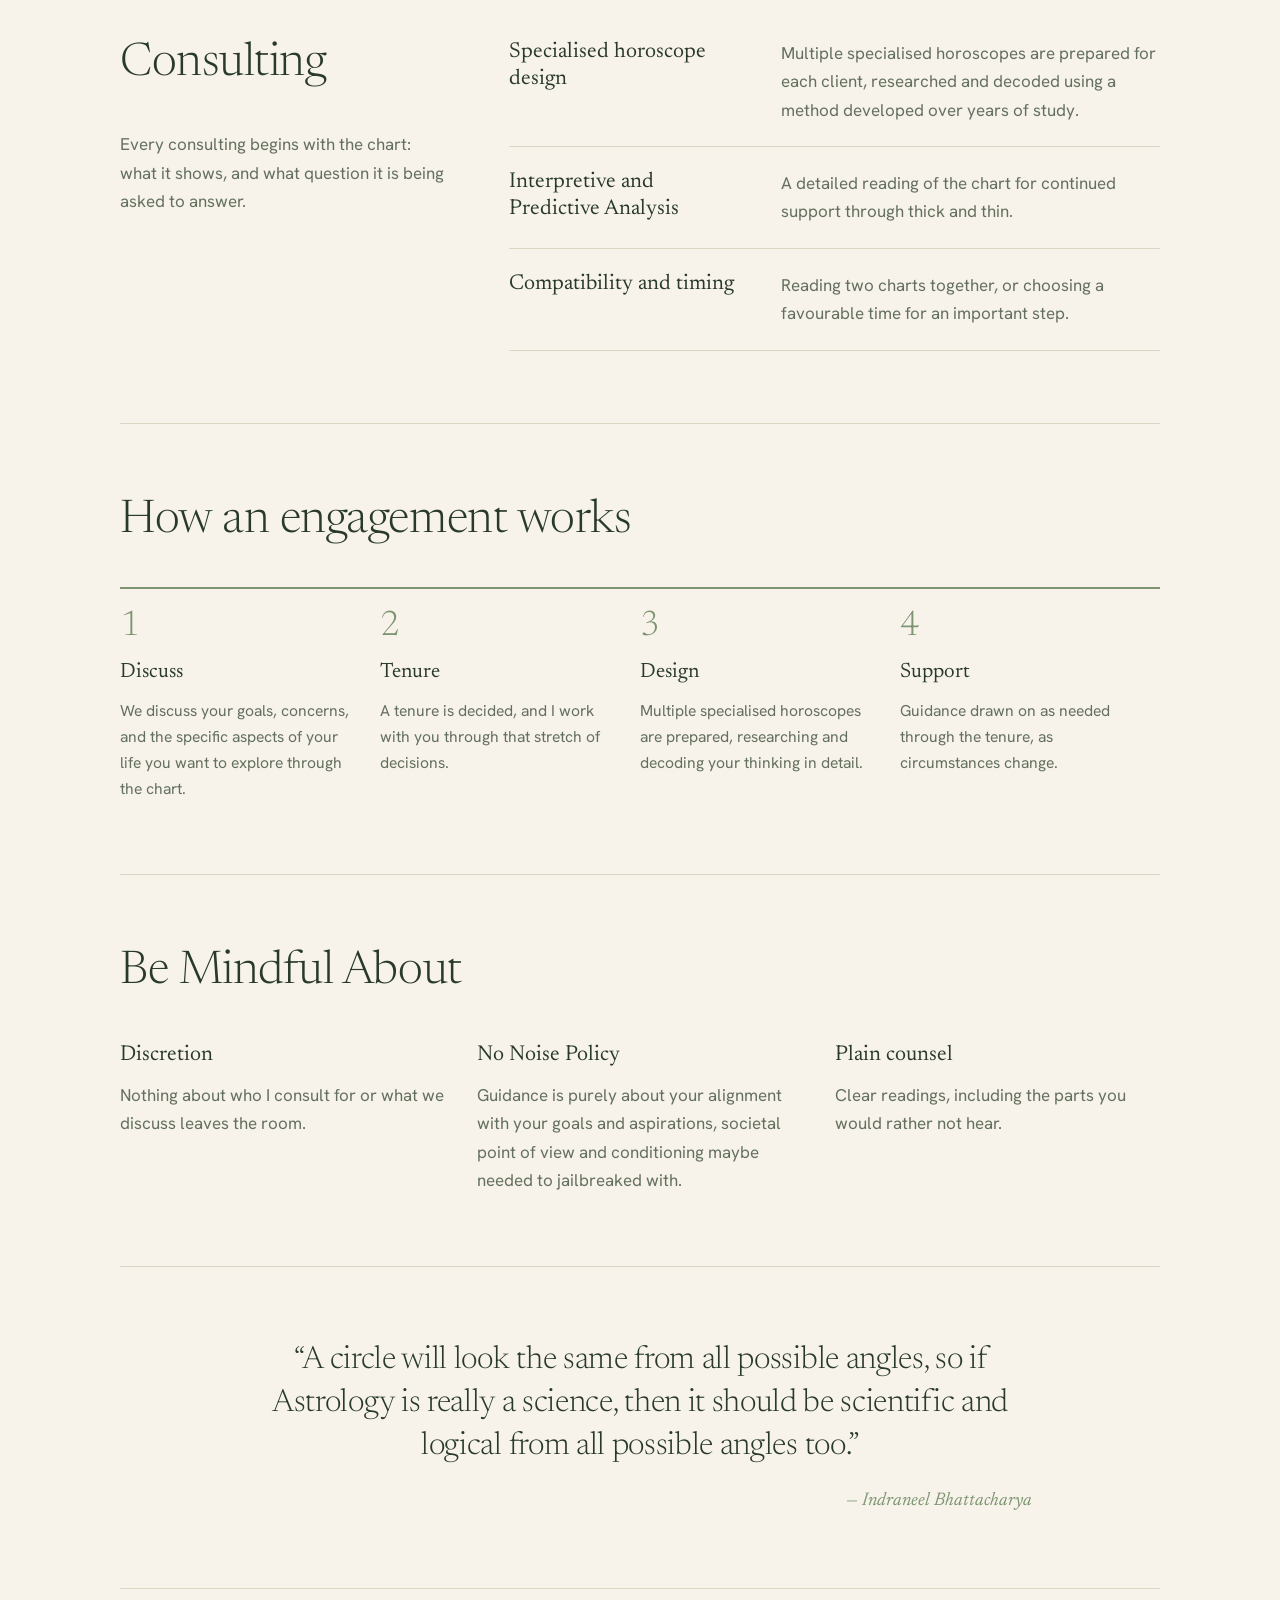
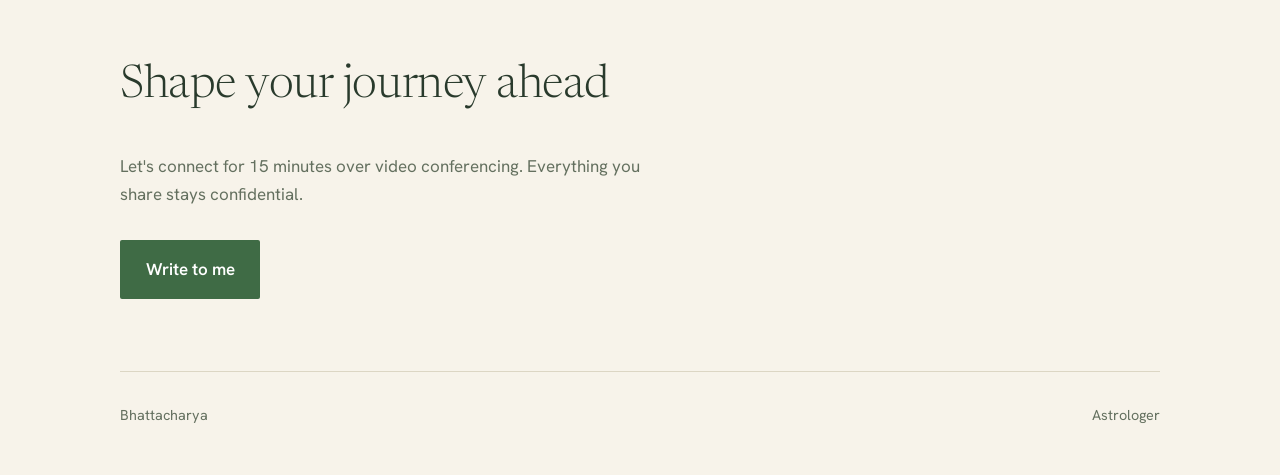
==== commit 16cb3042: "merging transformation version 3" ====
--- a/index.html
+++ b/index.html
@@ -123,12 +123,11 @@
 .principles p{margin:0;color:var(--muted)}
 @media (max-width:760px){.principles{grid-template-columns:1fr}}
 
-.note{display:grid;grid-template-columns:6fr 5fr;gap:2.5rem 4rem;align-items:start}
-.note blockquote{margin:0}
-.note blockquote p{font-family:var(--serif);font-weight:300;font-size:clamp(1.35rem,2.7vw,2rem);line-height:1.25;letter-spacing:-.01em;margin:0 0 1.1rem}
+.note{display:block}
+.note blockquote{width:100%;max-width:54rem;margin:0 auto;padding:0 clamp(.5rem,4vw,2.5rem)}
+.note blockquote p{font-family:var(--serif);font-weight:300;font-size:clamp(1.35rem,2.7vw,2rem);line-height:1.35;letter-spacing:-.01em;margin:0 0 1.1rem;text-align:center}
 .note cite{display:block;margin-top:.25rem;font-family:var(--serif);font-style:italic;font-size:1.15rem;color:var(--brass);text-align:right}
 .note .msg{margin:0;color:var(--muted);max-width:30rem}
-@media (max-width:760px){.note{grid-template-columns:1fr}}
 .contact h2{max-width:14em}
 .contact p{max-width:34rem;color:var(--muted);margin:0 0 2rem}
 .mail{display:block;overflow-wrap:anywhere;margin-top:1.5rem;font-family:var(--serif);font-size:1.4rem;color:var(--ink)}
@@ -226,7 +225,7 @@
 
     <section class="note" id="note">
       <blockquote>
-        <p>“A circle will look the same from all angles, so if Astrology is really a science, then it should be scientific and logical from all angles.”</p>
+        <p>“A circle will look the same from all possible angles, so if Astrology is really a science, then it should be scientific and logical from all possible angles too.”</p>
         <cite>— Indraneel Bhattacharya</cite>
       </blockquote>
     </section>
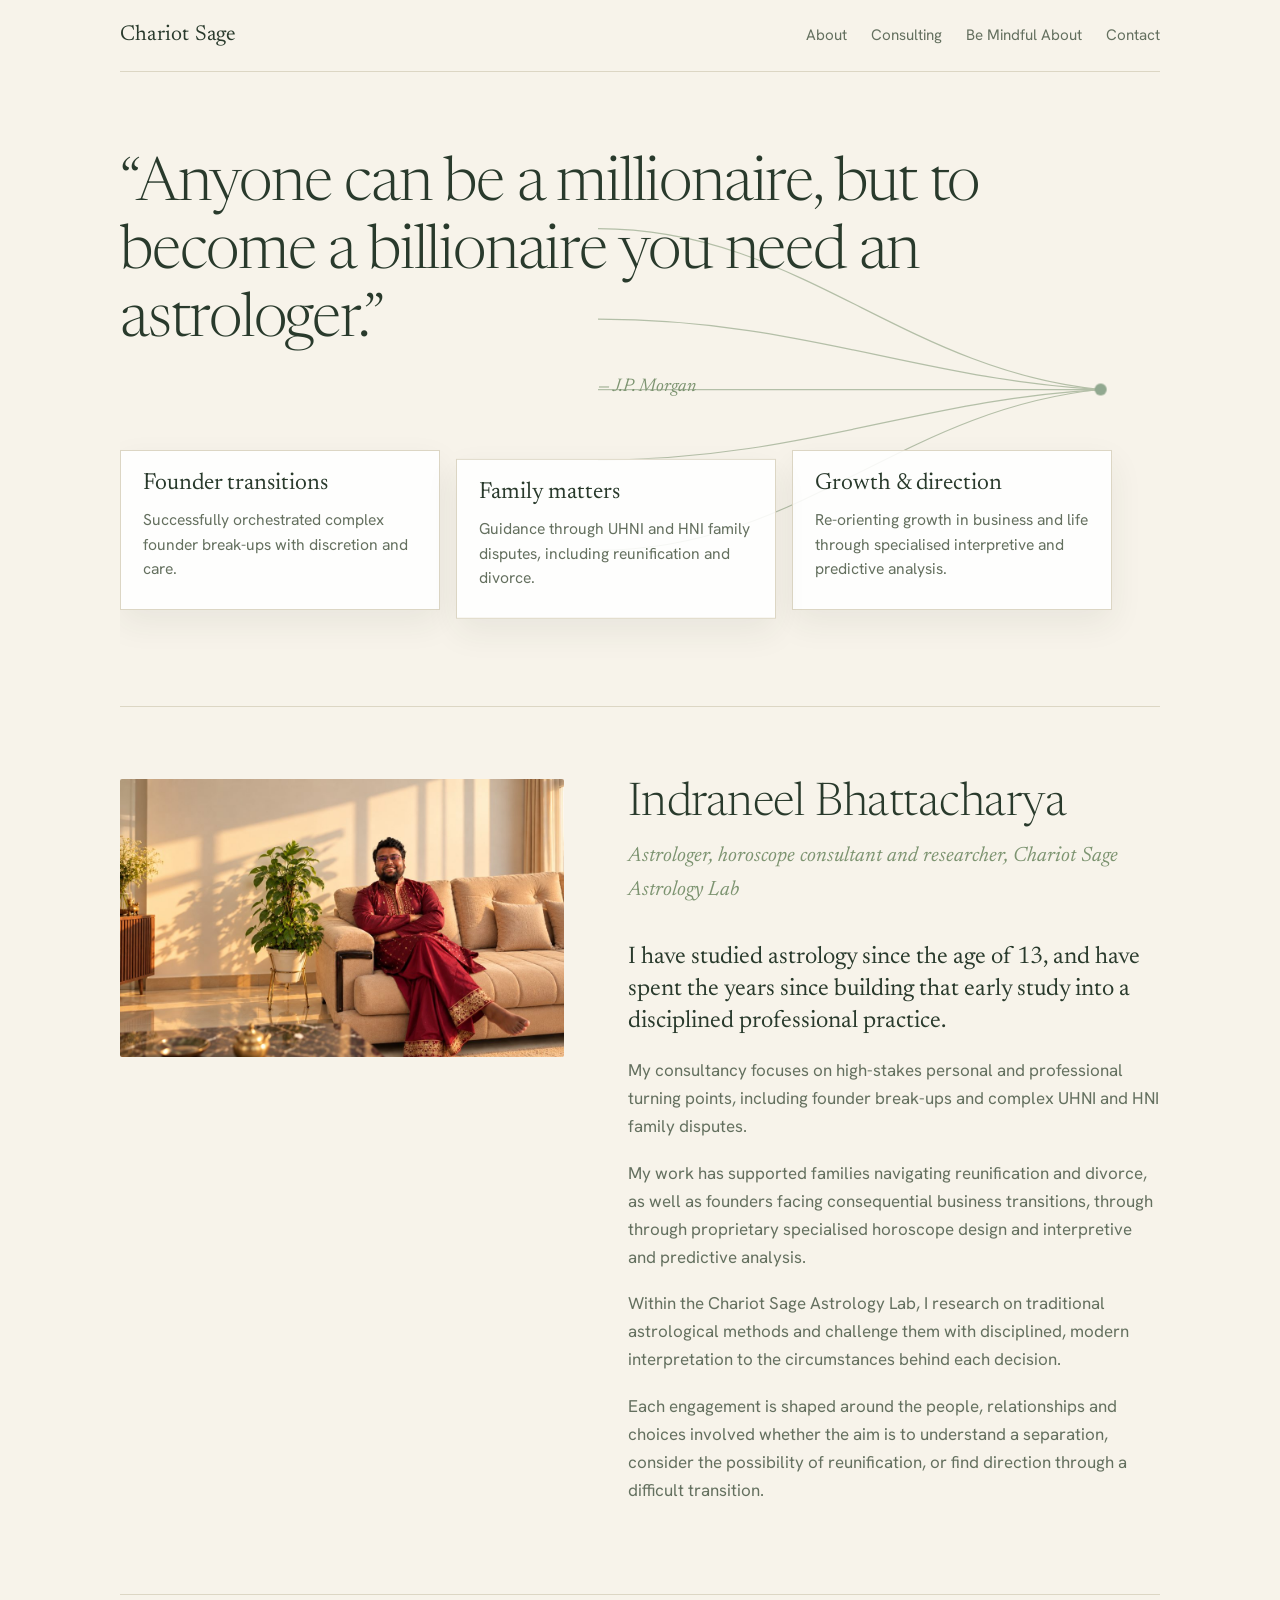
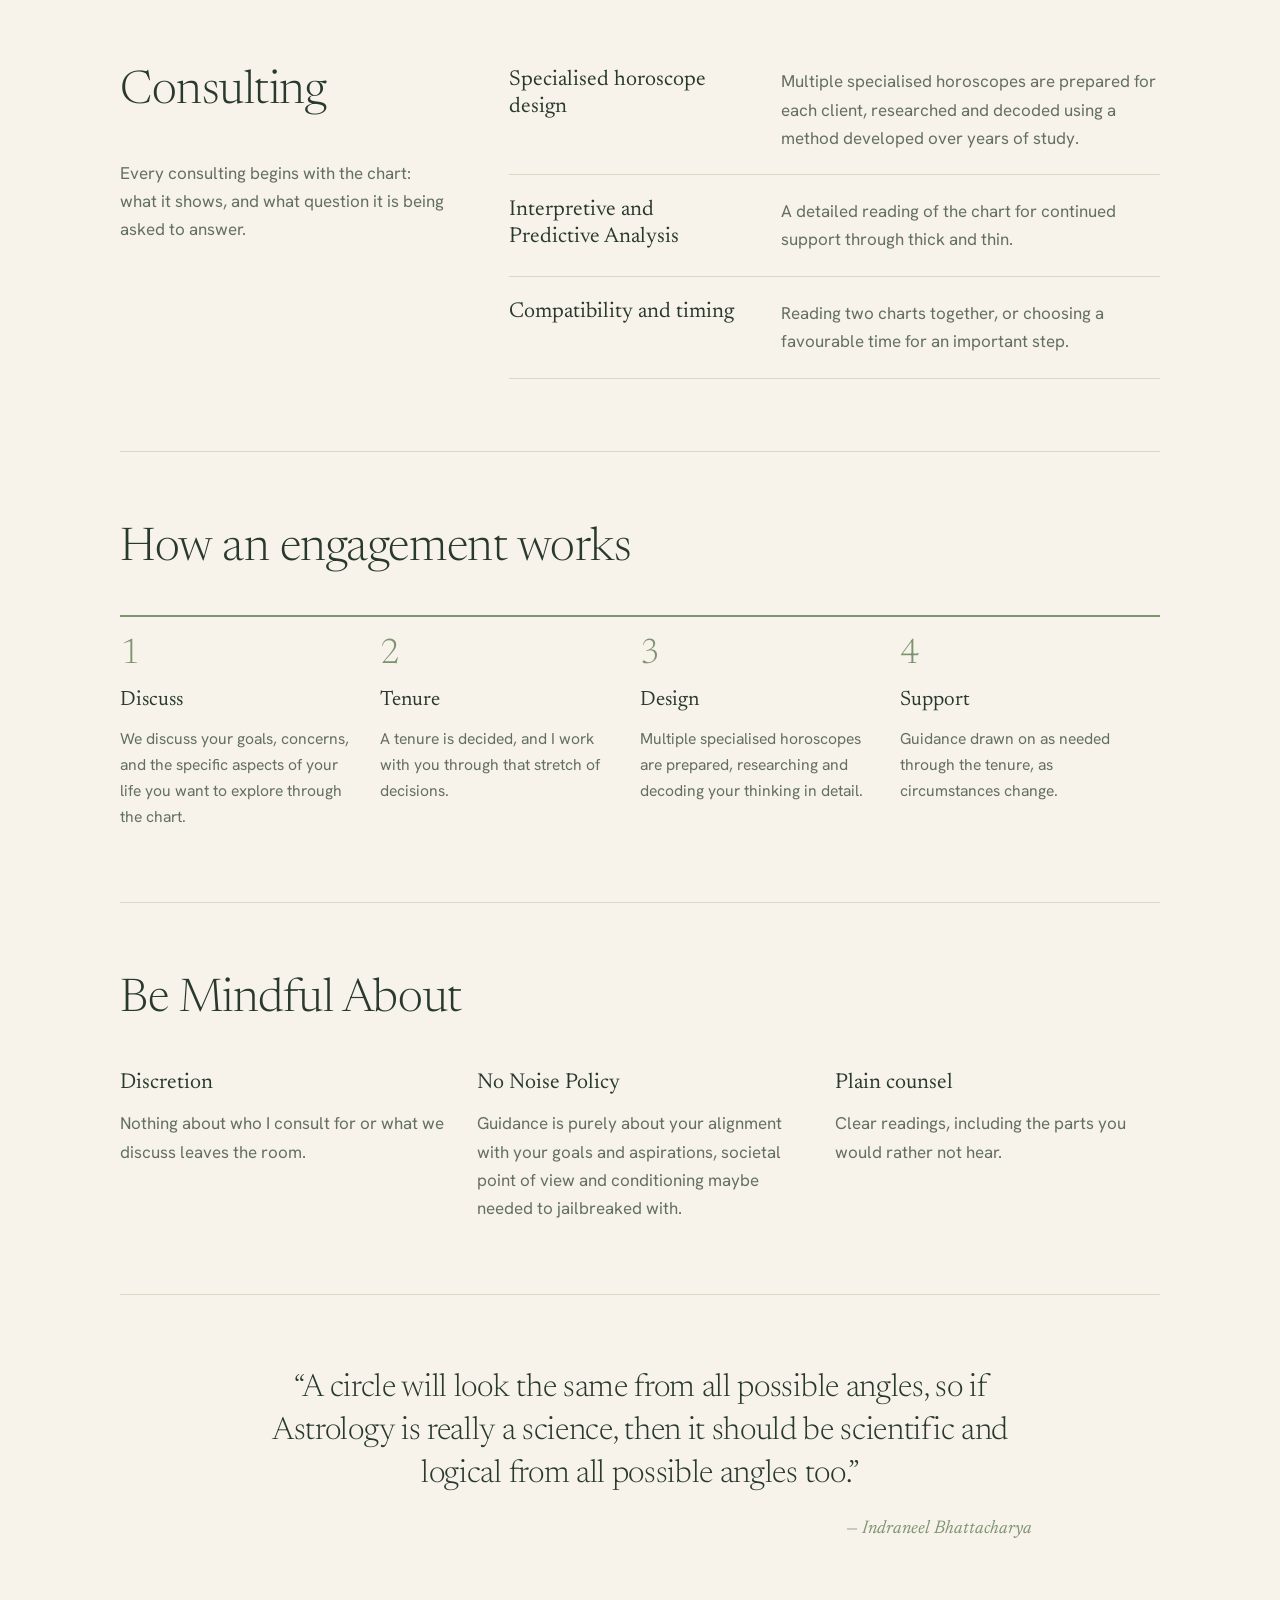
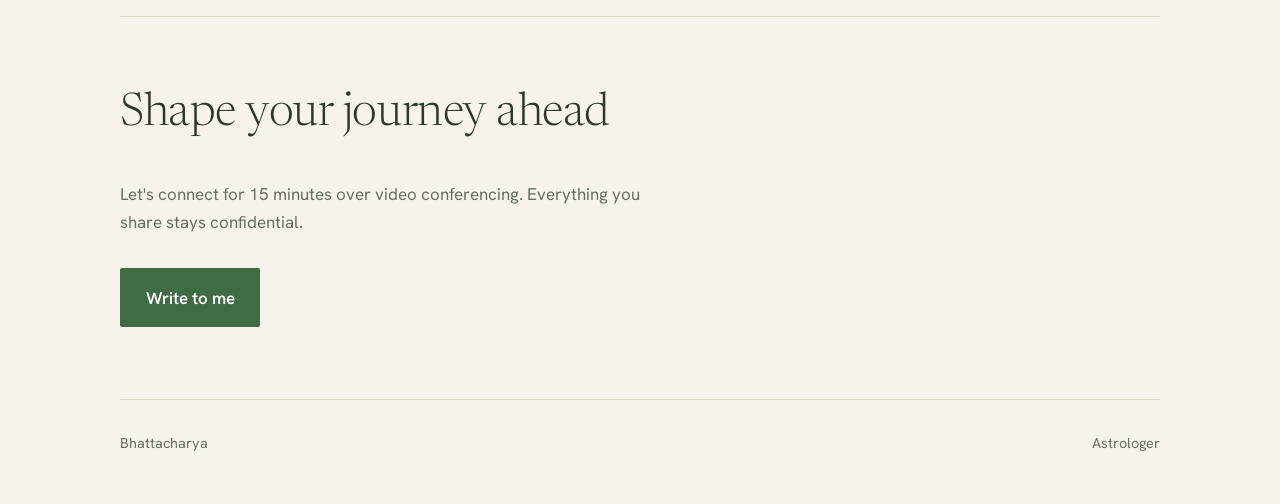
==== commit c1c33d06: "social previews" ====
--- a/index.html
+++ b/index.html
@@ -6,10 +6,23 @@
 <title>Chariot Sage | Astrology consultancy by Indraneel Bhattacharya</title>
 <meta name="description" content="Chariot Sage is the astrology consultancy of Indraneel Bhattacharya, a scholar of astrology since the age of 13. Specialised horoscope design, analysis and research.">
 <meta name="theme-color" content="#F7F3EA">
+<link rel="canonical" href="https://chariotsage.com/">
 <meta property="og:type" content="website">
 <meta property="og:site_name" content="Chariot Sage">
 <meta property="og:title" content="Chariot Sage | Astrology consultancy by Indraneel Bhattacharya">
 <meta property="og:description" content="Read the Chart. Find the Pattern. Advise the Next Move.">
+<meta property="og:url" content="https://chariotsage.com/">
+<meta property="og:image" content="https://chariotsage.com/portrait-share.jpg">
+<meta property="og:image:secure_url" content="https://chariotsage.com/portrait-share.jpg">
+<meta property="og:image:type" content="image/jpeg">
+<meta property="og:image:width" content="1100">
+<meta property="og:image:height" content="688">
+<meta property="og:image:alt" content="Portrait of Indraneel Bhattacharya">
+<meta name="twitter:card" content="summary_large_image">
+<meta name="twitter:title" content="Chariot Sage | Astrology consultancy by Indraneel Bhattacharya">
+<meta name="twitter:description" content="Read the Chart. Find the Pattern. Advise the Next Move.">
+<meta name="twitter:image" content="https://chariotsage.com/portrait-share.jpg">
+<meta name="twitter:image:alt" content="Portrait of Indraneel Bhattacharya">
 <link rel="icon" type="image/png" sizes="32x32" href="[data-uri]">
 <link rel="apple-touch-icon" href="[data-uri]">
 <link rel="preconnect" href="https://fonts.googleapis.com">
@@ -180,10 +193,10 @@
                 <div class="bio">
           <h2>Indraneel Bhattacharya</h2>
           <p class="role">Astrologer, horoscope consultant and researcher, Chariot Sage Astrology Lab</p>
-          <p class="first">Indraneel has studied astrology since the age of 13, and has spent the years since building that early study into a disciplined professional practice.</p>
-          <p>His consultancy focuses on high-stakes personal and professional turning points, including founder break-ups and complex UHNI and HNI family disputes.</p>
-          <p>His work has supported families navigating reunification and divorce, as well as founders facing consequential business transitions, through specialised horoscope design and interpretive and predictive analysis.</p>
-          <p>Within the Chariot Sage Astrology Lab, he researches on traditional astrological methods and challenges them with disciplined, modern interpretation to the circumstances behind each decision.</p>
+          <p class="first">I have studied astrology since the age of 13, and have spent the years since building that early study into a disciplined professional practice.</p>
+          <p>My consultancy focuses on high-stakes personal and professional turning points, including founder break-ups and complex UHNI and HNI family disputes.</p>
+          <p>My work has supported families navigating reunification and divorce, as well as founders facing consequential business transitions, through through proprietary specialised horoscope design and interpretive and predictive analysis.</p>
+          <p>Within the Chariot Sage Astrology Lab, I research on traditional astrological methods and challenge them with disciplined, modern interpretation to the circumstances behind each decision.</p>
           <p>Each engagement is shaped around the people, relationships and choices involved whether the aim is to understand a separation, consider the possibility of reunification, or find direction through a difficult transition.</p>
         </div>
       </div>
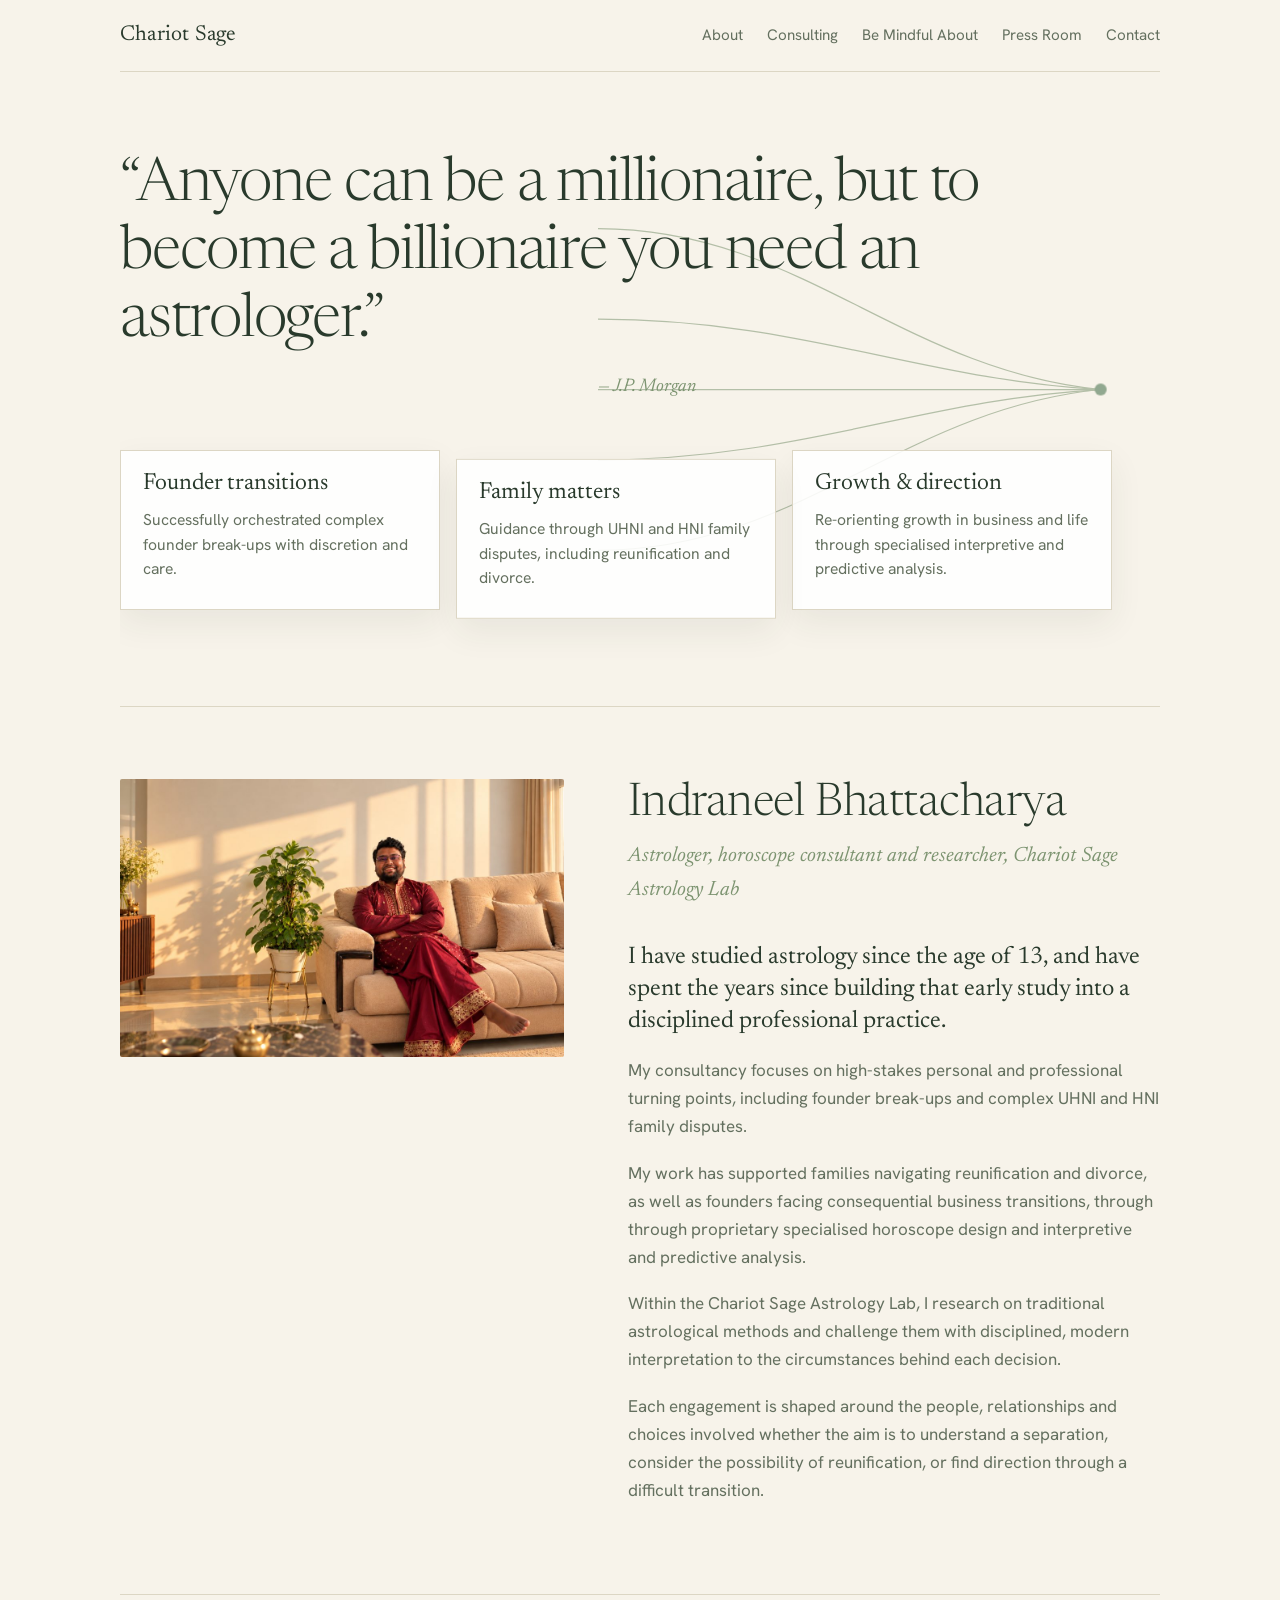
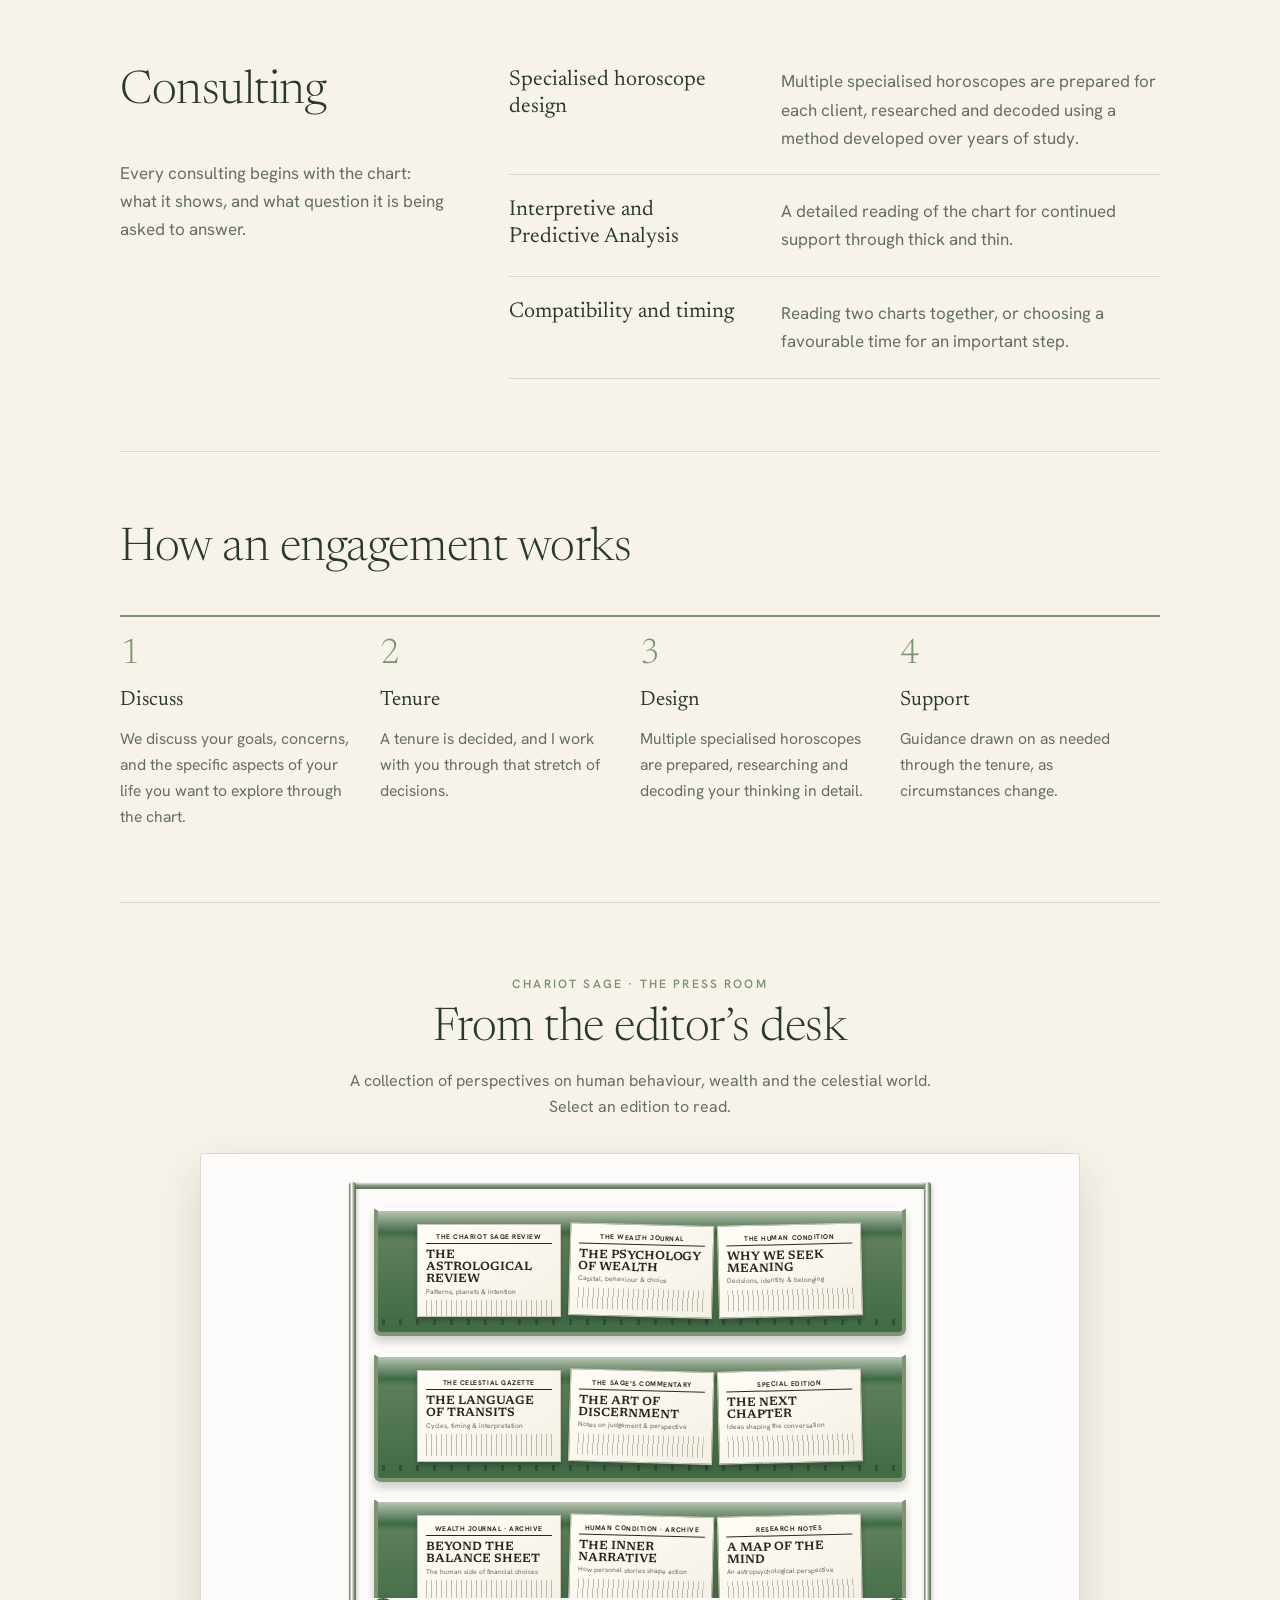
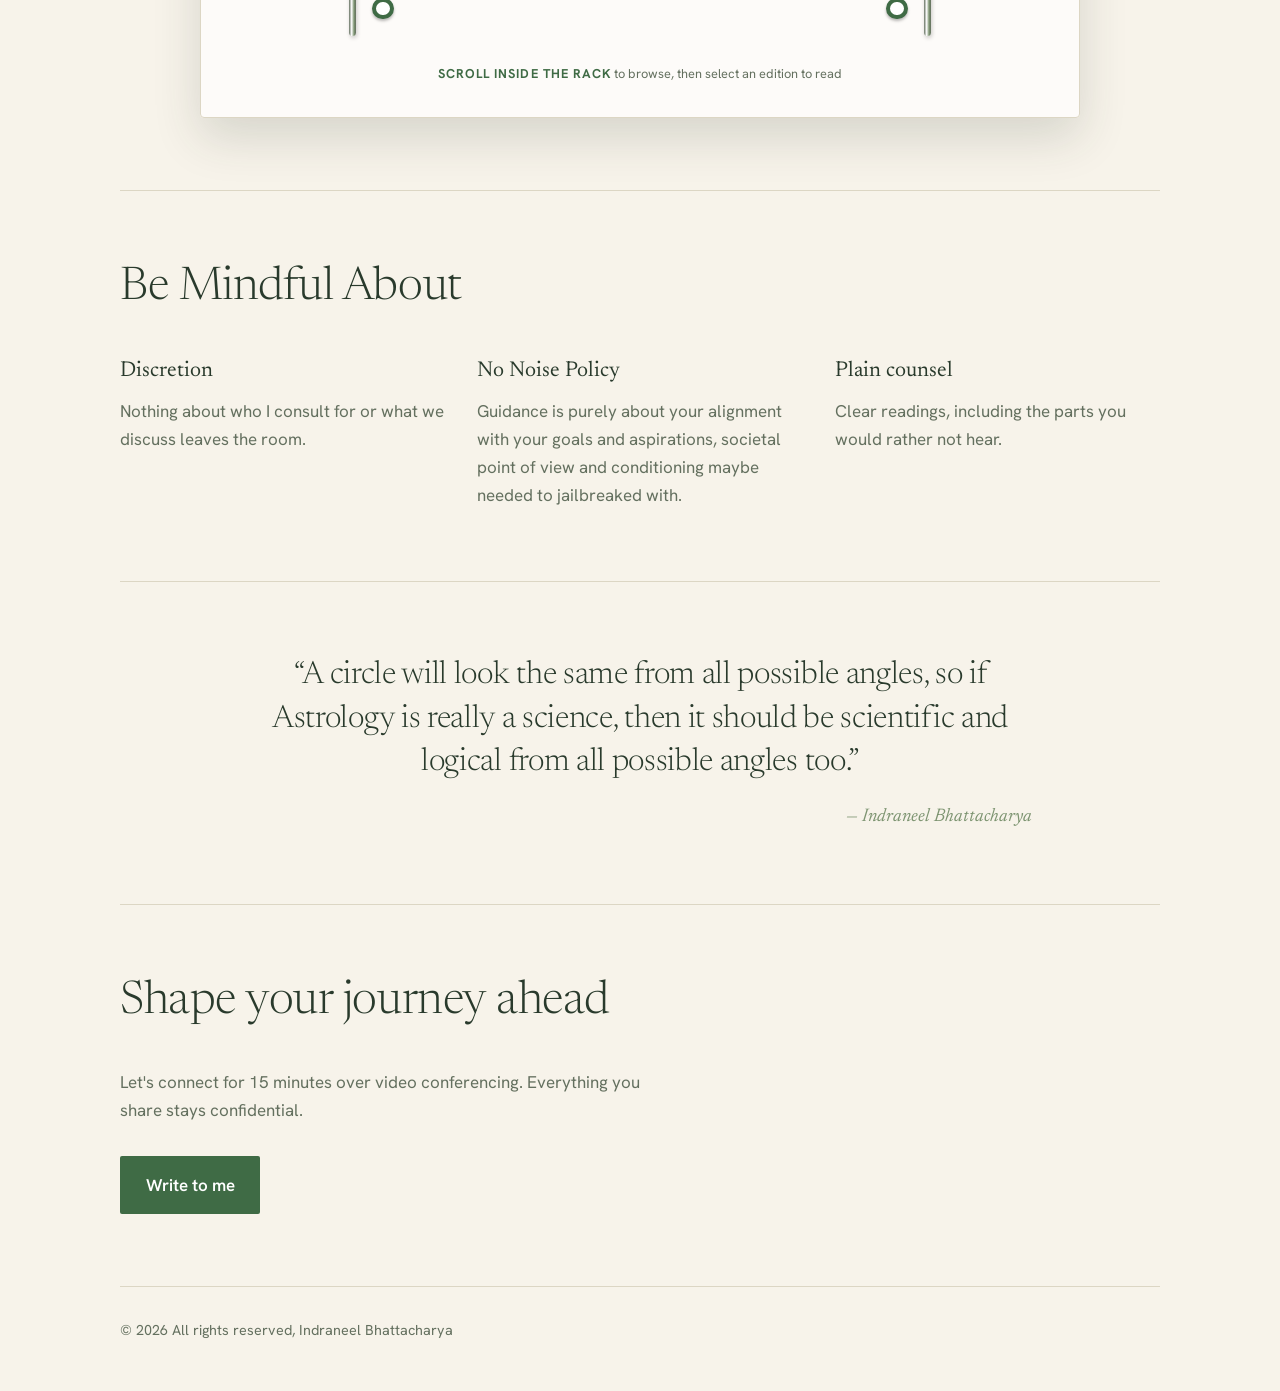
==== commit 0de39c4e: "Newspaper rack addition" ====
--- a/index.html
+++ b/index.html
@@ -145,6 +145,57 @@
 .contact p{max-width:34rem;color:var(--muted);margin:0 0 2rem}
 .mail{display:block;overflow-wrap:anywhere;margin-top:1.5rem;font-family:var(--serif);font-size:1.4rem;color:var(--ink)}
 footer{padding:2rem 0 3rem;border-top:1px solid var(--rule);color:var(--muted);font-size:.9rem;display:flex;justify-content:space-between;gap:1rem;flex-wrap:wrap}
+
+/* Press room newspaper rack */
+.press-room{--press-metal:var(--brass);--press-paper:var(--bg);--press-shadow:rgba(41,58,44,.16)}
+.press-heading{text-align:center;margin:0 auto 2rem;max-width:48rem}
+.press-eyebrow{display:block;margin-bottom:.6rem;color:var(--brass);font-size:.75rem;font-weight:600;letter-spacing:.18em;text-transform:uppercase}
+.press-heading h2{margin:0 auto .8rem}
+.press-intro{max-width:38rem;margin:0 auto;color:var(--muted);font-size:1rem}
+.press-room-frame{position:relative;max-width:55rem;margin:0 auto;padding:1.75rem clamp(.5rem,3vw,2rem) 2rem;border:1px solid var(--rule);border-radius:4px;background:color-mix(in srgb,var(--surface) 72%,transparent);box-shadow:0 1.2rem 3rem var(--press-shadow),inset 0 1px rgba(255,255,255,.55)}
+.press-rack{position:relative;width:min(38rem,100%);margin:auto;padding:1rem 2rem 1.75rem}
+.press-rack-scroll{position:relative;height:25rem;overflow-y:auto;overflow-x:hidden;padding:.65rem .35rem .2rem;overscroll-behavior:contain;scrollbar-width:thin;scrollbar-color:var(--brass) transparent}
+.press-rack-scroll:focus-visible{outline:2px solid var(--seal);outline-offset:2px}
+.press-rack-scroll::-webkit-scrollbar{width:8px}
+.press-rack-scroll::-webkit-scrollbar-thumb{border:2px solid transparent;border-radius:8px;background:var(--brass);background-clip:padding-box}
+.press-rack-scroll::-webkit-scrollbar-track{background:transparent}
+.press-upright{position:absolute;top:0;bottom:.7rem;width:.45rem;border-radius:4px;background:linear-gradient(90deg,var(--muted),var(--surface) 38%,var(--brass) 72%,var(--muted));box-shadow:1px 2px 4px rgba(0,0,0,.2)}
+.press-upright.left{left:.8rem}.press-upright.right{right:.8rem}
+.press-topbar{position:absolute;left:.8rem;right:.8rem;top:0;height:.45rem;border-radius:4px;background:linear-gradient(var(--surface),var(--brass) 55%,var(--muted))}
+.press-shelf{position:relative;display:flex;align-items:flex-start;justify-content:center;gap:.45rem;height:8rem;margin:0 0 1.1rem;padding:.8rem .85rem 1.1rem;border:4px solid var(--brass);border-top:3px solid var(--surface);border-radius:3px 3px 7px 7px;background:linear-gradient(180deg,color-mix(in srgb,var(--brass) 54%,var(--surface)),var(--seal) 18%,color-mix(in srgb,var(--brass) 48%,var(--seal)) 24%,var(--seal));box-shadow:0 6px 8px rgba(41,58,44,.22)}
+.press-shelf::before{content:"";position:absolute;left:4px;right:4px;bottom:7px;height:6px;background:repeating-linear-gradient(90deg,var(--ink) 0 3px,transparent 3px 17px);opacity:.55}
+.press-paper{--press-tilt:0deg;--newsprint:#f5f0e5;--newsprint-ink:#292820;--newsprint-muted:#6e675e;position:relative;z-index:1;flex:1;min-width:0;max-width:9rem;height:5.8rem;overflow:hidden;padding:.45rem .5rem .3rem;border:1px solid #cfc6b6;background:linear-gradient(145deg,#fffdf7,var(--newsprint));color:var(--newsprint-ink);box-shadow:0 4px 5px rgba(20,25,20,.32);text-align:left;cursor:pointer;transform:rotate(var(--press-tilt));transform-origin:bottom center;transition:transform .22s ease,box-shadow .22s ease; font-family:var(--sans)}
+.press-paper:hover,.press-paper:focus-visible{z-index:5;transform:translateY(-.7rem) rotate(0);box-shadow:0 12px 16px rgba(20,25,20,.35);outline:2px solid var(--brass);outline-offset:1px}
+.press-paper .mast{display:block;overflow:hidden;border-bottom:1px solid var(--newsprint-ink);padding-bottom:2px;font-size:.42rem;font-weight:700;letter-spacing:.08em;text-align:center;white-space:nowrap}
+.press-paper .headline{display:block;margin:.3rem 0 .15rem;font-family:var(--serif);font-size:.75rem;font-weight:600;line-height:1.02}
+.press-paper .sub{display:block;color:var(--newsprint-muted);font-size:.42rem;line-height:1.25}
+.press-paper .columns{display:block;height:1.35rem;margin-top:.25rem;background:repeating-linear-gradient(90deg,var(--newsprint-muted) 0 1px,transparent 1px 5px);opacity:.42}
+.press-paper:nth-child(2){--press-tilt:1.5deg}.press-paper:nth-child(3){--press-tilt:-1.3deg}
+.press-shelf-label{position:absolute;right:4px;bottom:-14px;color:var(--surface);font-size:.45rem;letter-spacing:.14em}
+.press-feet{display:flex;justify-content:space-between;margin:0 .25rem}
+.press-wheel{width:1.35rem;height:1.35rem;border:4px solid var(--seal);border-radius:50%;background:var(--surface);box-shadow:0 2px 3px rgba(0,0,0,.28)}
+.press-hint{margin:1rem 0 0;color:var(--muted);font-size:.8rem;text-align:center}
+.press-hint strong{color:var(--seal);letter-spacing:.08em}
+.press-reader{position:fixed;inset:0;z-index:50;display:grid;place-items:center;padding:1rem;background:rgba(17,24,18,.72);backdrop-filter:blur(5px);opacity:0;visibility:hidden;transition:opacity .25s,visibility .25s}
+.press-reader.open{opacity:1;visibility:visible}
+.press-reading-paper{--newsprint:#f5f0e5;--newsprint-ink:#292820;--newsprint-muted:#655f55;--newsprint-rule:#b9ad9a;position:relative;width:min(58rem,96vw);max-height:88vh;overflow:auto;padding:clamp(1.25rem,4vw,3rem);border:1px solid #d5c9b6;background:var(--newsprint);box-shadow:0 28px 90px rgba(0,0,0,.5);color:var(--newsprint-ink);transform:translateY(3rem) scale(.96);transition:transform .35s ease}
+.press-reader.open .press-reading-paper{transform:translateY(0) scale(1)}
+.press-close{position:sticky;top:0;float:right;padding:.55rem .75rem;border:1px solid var(--newsprint-rule);background:#fffdf7;color:var(--newsprint-ink);cursor:pointer;font:600 .68rem var(--sans);letter-spacing:.06em;text-transform:uppercase}
+.press-edition{color:var(--newsprint-muted);font-size:.65rem;letter-spacing:.18em;text-align:center;text-transform:uppercase}
+.press-paper-title{margin:.75rem 0 .5rem;font-family:var(--serif);font-size:clamp(2.2rem,7vw,4.5rem);font-weight:300;letter-spacing:-.04em;line-height:.95;text-align:center}
+.press-rule{height:6px;margin:.8rem 0 1rem;border-top:3px double var(--ink);border-bottom:1px solid var(--ink)}
+.press-dateline{display:flex;justify-content:space-between;gap:.6rem;padding-bottom:.5rem;border-bottom:1px solid var(--newsprint-rule);color:var(--newsprint-muted);font-size:.62rem;letter-spacing:.08em;text-transform:uppercase}
+.press-article-grid{display:grid;grid-template-columns:1.4fr 1fr;gap:1.75rem;margin-top:1.4rem}
+.press-article-grid h3{margin:0 0 .75rem;font-family:var(--serif);font-size:clamp(1.7rem,4vw,2.8rem);font-weight:400;line-height:1.02}
+.press-kicker{color:#806744;font-size:.62rem;font-weight:600;letter-spacing:.14em;text-transform:uppercase}
+.press-dek{color:var(--newsprint-muted);font-family:var(--serif);font-size:1.1rem;font-style:italic;line-height:1.35}
+.press-article-grid p{font-size:.88rem;line-height:1.7;text-align:justify}
+.press-side-column{padding-left:1.2rem;border-left:1px solid var(--newsprint-rule)}
+.press-side-column h4{margin:.25rem 0 .5rem;font-family:var(--serif);font-size:1.4rem;font-weight:400;line-height:1.1}
+.press-pullquote{margin:1rem 0;padding:.8rem 0;border-top:2px solid #92744d;border-bottom:2px solid #92744d;font-family:var(--serif);font-size:1.45rem;font-style:italic;line-height:1.2}
+.press-byline{color:var(--newsprint-muted);font-size:.63rem;letter-spacing:.08em;text-transform:uppercase}
+@media(max-width:600px){.press-room-frame{padding:1.1rem .35rem 1.5rem}.press-rack{padding:1rem 1.2rem 1.5rem}.press-rack-scroll{height:21rem;padding-right:.15rem;padding-left:.15rem}.press-upright.left{left:.35rem}.press-upright.right{right:.35rem}.press-topbar{left:.35rem;right:.35rem}.press-shelf{height:6.8rem;gap:.25rem;padding:.6rem .4rem .9rem}.press-paper{height:4.7rem;padding:.3rem}.press-paper .headline{font-size:.58rem}.press-paper .mast{font-size:.34rem}.press-paper .sub{font-size:.34rem}.press-article-grid{grid-template-columns:1fr;gap:.5rem}.press-side-column{padding:1rem 0 0;border-top:1px solid var(--newsprint-rule);border-left:0}.press-dateline{font-size:.48rem}.press-reading-paper{padding:1.2rem 1rem}}
+@media(prefers-reduced-motion:reduce){.press-paper,.press-reader,.press-reading-paper{transition:none!important}}
 </style>
 </head>
 <body>
@@ -155,6 +206,7 @@
       <a href="#about">About</a>
       <a href="#help">Consulting</a>
       <a href="#work">Be Mindful About</a>
+      <a href="#press-room">Press Room</a>
       <a href="#contact">Contact</a>
     </nav>
   </header>
@@ -227,6 +279,71 @@
       </ol>
     </section>
 
+    <section class="press-room" id="press-room" aria-labelledby="press-heading">
+      <div class="press-heading">
+        <span class="press-eyebrow">Chariot Sage · The Press Room</span>
+        <h2 id="press-heading">From the editor’s desk</h2>
+        <p class="press-intro">A collection of perspectives on human behaviour, wealth and the celestial world. Select an edition to read.</p>
+      </div>
+
+      <div class="press-room-frame" aria-label="Interactive newspaper stand">
+        <div class="press-rack">
+          <div class="press-topbar" aria-hidden="true"></div><div class="press-upright left" aria-hidden="true"></div><div class="press-upright right" aria-hidden="true"></div>
+          <div class="press-rack-scroll" tabindex="0" role="region" aria-label="Newspaper editions. Scroll here to browse the rack.">
+          <div class="press-shelf">
+            <button class="press-paper" data-article="0" type="button" aria-label="Read The Astrological Review"><span class="mast">THE CHARIOT SAGE REVIEW</span><span class="headline">THE ASTROLOGICAL REVIEW</span><span class="sub">Patterns, planets &amp; intention</span><span class="columns" aria-hidden="true"></span></button>
+            <button class="press-paper" data-article="1" type="button" aria-label="Read The Wealth Journal"><span class="mast">THE WEALTH JOURNAL</span><span class="headline">THE PSYCHOLOGY OF WEALTH</span><span class="sub">Capital, behaviour &amp; choice</span><span class="columns" aria-hidden="true"></span></button>
+            <button class="press-paper" data-article="2" type="button" aria-label="Read The Human Condition"><span class="mast">THE HUMAN CONDITION</span><span class="headline">WHY WE SEEK MEANING</span><span class="sub">Decisions, identity &amp; belonging</span><span class="columns" aria-hidden="true"></span></button>
+          </div>
+          <div class="press-shelf">
+            <button class="press-paper" data-article="3" type="button" aria-label="Read The Celestial Gazette"><span class="mast">THE CELESTIAL GAZETTE</span><span class="headline">THE LANGUAGE OF TRANSITS</span><span class="sub">Cycles, timing &amp; interpretation</span><span class="columns" aria-hidden="true"></span></button>
+            <button class="press-paper" data-article="4" type="button" aria-label="Read The Sage’s Commentary"><span class="mast">THE SAGE’S COMMENTARY</span><span class="headline">THE ART OF DISCERNMENT</span><span class="sub">Notes on judgement &amp; perspective</span><span class="columns" aria-hidden="true"></span></button>
+            <button class="press-paper" data-article="5" type="button" aria-label="Read the special edition"><span class="mast">SPECIAL EDITION</span><span class="headline">THE NEXT CHAPTER</span><span class="sub">Ideas shaping the conversation</span><span class="columns" aria-hidden="true"></span></button>
+          </div>
+          <div class="press-shelf">
+            <button class="press-paper" data-article="1" type="button" aria-label="Read Wealth Journal archive"><span class="mast">WEALTH JOURNAL · ARCHIVE</span><span class="headline">BEYOND THE BALANCE SHEET</span><span class="sub">The human side of financial choices</span><span class="columns" aria-hidden="true"></span></button>
+            <button class="press-paper" data-article="2" type="button" aria-label="Read Human Condition archive"><span class="mast">HUMAN CONDITION · ARCHIVE</span><span class="headline">THE INNER NARRATIVE</span><span class="sub">How personal stories shape action</span><span class="columns" aria-hidden="true"></span></button>
+            <button class="press-paper" data-article="0" type="button" aria-label="Read Astrological Review archive"><span class="mast">RESEARCH NOTES</span><span class="headline">A MAP OF THE MIND</span><span class="sub">An astropsychological perspective</span><span class="columns" aria-hidden="true"></span></button>
+          </div>
+          <div class="press-shelf">
+            <button class="press-paper" data-article="3" type="button" aria-label="Read Celestial Gazette archive"><span class="mast">CELESTIAL GAZETTE · ARCHIVE</span><span class="headline">OBSERVING THE CYCLES</span><span class="sub">A study of changing conditions</span><span class="columns" aria-hidden="true"></span></button>
+            <button class="press-paper" data-article="4" type="button" aria-label="Read Commentary archive"><span class="mast">COMMENTARY · ARCHIVE</span><span class="headline">PRINCIPLE BEFORE PREDICTION</span><span class="sub">A considered point of view</span><span class="columns" aria-hidden="true"></span></button>
+            <button class="press-paper" data-article="5" type="button" aria-label="Read editorial archive"><span class="mast">CHARIOT SAGE · EDITION</span><span class="headline">THE EDITORIAL</span><span class="sub">Selected writing from the press room</span><span class="columns" aria-hidden="true"></span></button>
+          </div>
+          </div>
+          <div class="press-feet" aria-hidden="true"><span class="press-wheel"></span><span class="press-wheel"></span></div>
+        </div>
+        <p class="press-hint"><strong>SCROLL INSIDE THE RACK</strong> to browse, then select an edition to read</p>
+      </div>
+
+      <div class="press-reader" id="press-reader" aria-hidden="true">
+        <article class="press-reading-paper" role="dialog" aria-modal="true" aria-labelledby="press-article-title" tabindex="-1">
+          <button class="press-close" id="press-close" type="button">Return to rack <span aria-hidden="true">×</span></button>
+          <div class="press-edition" id="press-edition">Chariot Sage · Editorial</div>
+          <h2 class="press-paper-title">THE CHARIOT SAGE</h2>
+          <div class="press-rule" aria-hidden="true"></div>
+          <div class="press-dateline"><span id="press-category">THE ASTROLOGICAL REVIEW</span><span>AN INDEPENDENT PERSPECTIVE</span><span>VOL. 01</span></div>
+          <div class="press-article-grid">
+            <div>
+              <div class="press-kicker">Featured article</div>
+              <h3 id="press-article-title">The map beneath the moment</h3>
+              <p class="press-dek" id="press-dek"></p>
+              <p id="press-body-one"></p>
+              <p id="press-body-two"></p>
+              <p id="press-body-three"></p>
+            </div>
+            <aside class="press-side-column">
+              <div class="press-kicker">Inside this edition</div>
+              <h4 id="press-side-title">Reading the patterns</h4>
+              <p id="press-side-copy"></p>
+              <blockquote class="press-pullquote" id="press-pullquote"></blockquote>
+              <div class="press-byline">Chariot Sage · Editorial Desk</div>
+            </aside>
+          </div>
+        </article>
+      </div>
+    </section>
+
     <section class="band">
       <h2>Be Mindful About</h2>
       <div class="principles">
@@ -251,9 +368,152 @@
   </main>
 
   <footer>
-    <span>Bhattacharya</span>
-    <span>Astrologer</span>
+    <span>© 2026 All rights reserved, Indraneel Bhattacharya</span>
   </footer>
 </div>
+<script>
+(() => {
+  const articles = [
+    {
+      category: 'THE ASTROLOGICAL REVIEW',
+      title: 'The map beneath the moment',
+      dek: 'A birth chart can be approached as a symbolic map for examining intention, emotion and the patterns through which we make sense of our lives.',
+      body: [
+        'Astrological interpretation begins with the whole chart. A single placement is not a verdict; its meaning depends on its relationships with the rest of the horoscope and the question being considered.',
+        'That wider view can help frame useful questions: what is motivating this choice, what pressures are present, and which recurring patterns deserve a closer look?',
+        'The chart offers a perspective for reflection. It does not replace lived experience, practical judgement or the responsibility to make one’s own decisions.'
+      ],
+      side: 'Reading the patterns',
+      sideCopy: 'A considered reading brings individual chart factors into context and keeps the person’s question at the centre.',
+      quote: '“A chart is not the conclusion. It is the beginning of a better question.”'
+    },
+    {
+      category: 'THE WEALTH JOURNAL',
+      title: 'The psychology behind wealth',
+      dek: 'Wealth is shaped not only by resources, but by the perceptions, priorities and decisions that guide their use.',
+      body: [
+        'Financial choices often carry a personal history. Security, ambition, responsibility and family expectations can all influence how people think about preserving or changing what they have built.',
+        'In moments of transition, it can help to distinguish the practical decision from the emotions and assumptions surrounding it. That distinction makes room for clearer conversations and more deliberate planning.',
+        'No single framework can make a complex financial choice on someone’s behalf. Careful analysis works best alongside appropriate professional, legal and financial advice.'
+      ],
+      side: 'Beyond the balance sheet',
+      sideCopy: 'A wider perspective considers the people, values and long-term responsibilities connected to wealth.',
+      quote: '“Resources matter. So does the purpose they are meant to serve.”'
+    },
+    {
+      category: 'THE HUMAN CONDITION',
+      title: 'Why we seek meaning',
+      dek: 'Identity, motivation and personal stories shape the way people interpret experience and choose what comes next.',
+      body: [
+        'People rarely meet a difficult decision as a blank page. Memory, relationships and expectations affect what feels possible, what feels risky and what seems worth protecting.',
+        'Noticing those influences does not diminish them. It can help make a conversation more honest and reveal where an old story may no longer fit present circumstances.',
+        'Reflection is not a substitute for action. It is one way to understand the situation more fully before deciding how to respond.'
+      ],
+      side: 'The inner narrative',
+      sideCopy: 'Understanding the story around a decision can help separate inherited expectations from present priorities.',
+      quote: '“Meaning is often found in the questions we are willing to examine.”'
+    },
+    {
+      category: 'THE CELESTIAL GAZETTE',
+      title: 'The language of transits',
+      dek: 'Cycles and timing are part of astrological practice; interpreting them carefully means keeping context and uncertainty in view.',
+      body: [
+        'In astrology, transits describe how current planetary positions relate to a birth chart. Practitioners use these relationships to explore periods of emphasis and change.',
+        'A transit is not a guarantee of a particular event. Its interpretation depends on the natal chart, the question, and the circumstances of the person whose chart is being considered.',
+        'Used with care, timing techniques can contribute to reflection and preparation. They should not be presented as certainty or as a replacement for sound practical judgement.'
+      ],
+      side: 'Observing the cycles',
+      sideCopy: 'Timing is most useful when interpreted as one part of a broader, individual chart analysis.',
+      quote: '“A period can be studied without pretending its outcome is fixed.”'
+    },
+    {
+      category: 'THE SAGE’S COMMENTARY',
+      title: 'The art of discernment',
+      dek: 'Separating impulse from intention, and information from the judgement required to use it well.',
+      body: [
+        'When the stakes are high, more information does not always make a decision easier. The challenge is to identify what is relevant, what remains uncertain and whose perspective is missing.',
+        'Discernment asks for patience. It tests assumptions, makes room for competing concerns and considers the likely consequences of each available path.',
+        'A useful consultation should clarify the questions before offering interpretation. The final choice remains with the person who must live with it.'
+      ],
+      side: 'Principle before prediction',
+      sideCopy: 'Good judgement starts with a clear question, careful context and an honest account of uncertainty.',
+      quote: '“Clarity comes from weighing the evidence, not from asking for certainty.”'
+    },
+    {
+      category: 'SPECIAL EDITION',
+      title: 'The next chapter',
+      dek: 'Selected perspectives on navigating consequential transitions with care, context and a clear sense of what matters.',
+      body: [
+        'Founder transitions and family disputes can bring business, identity and personal relationships into the same difficult conversation. Each situation has its own history and its own constraints.',
+        'Astrological consultation can offer one interpretive lens for considering patterns and timing. It cannot resolve a dispute by itself or replace direct communication and specialist legal or financial support.',
+        'A considered next step begins by understanding the real question, identifying what can be influenced and treating everyone involved with discretion.'
+      ],
+      side: 'From the editor',
+      sideCopy: 'These editions offer starting points for reflection, not universal answers or promises of an outcome.',
+      quote: '“The next chapter begins with a clearer view of the one you are in.”'
+    }
+  ];
+
+  const reader = document.getElementById('press-reader');
+  const readingPaper = reader.querySelector('.press-reading-paper');
+  const closeButton = document.getElementById('press-close');
+  let previouslyFocused = null;
+  let previousBodyOverflow = '';
+
+  const openArticle = (index) => {
+    const article = articles[index] || articles[0];
+    document.getElementById('press-category').textContent = article.category;
+    document.getElementById('press-edition').textContent = `Chariot Sage · ${article.category}`;
+    document.getElementById('press-article-title').textContent = article.title;
+    document.getElementById('press-dek').textContent = article.dek;
+    document.getElementById('press-body-one').textContent = article.body[0];
+    document.getElementById('press-body-two').textContent = article.body[1];
+    document.getElementById('press-body-three').textContent = article.body[2];
+    document.getElementById('press-side-title').textContent = article.side;
+    document.getElementById('press-side-copy').textContent = article.sideCopy;
+    document.getElementById('press-pullquote').textContent = article.quote;
+    previouslyFocused = document.activeElement;
+    previousBodyOverflow = document.body.style.overflow;
+    reader.classList.add('open');
+    reader.setAttribute('aria-hidden', 'false');
+    document.body.style.overflow = 'hidden';
+    closeButton.focus();
+  };
+
+  const closeArticle = () => {
+    reader.classList.remove('open');
+    reader.setAttribute('aria-hidden', 'true');
+    document.body.style.overflow = previousBodyOverflow;
+    if (previouslyFocused) previouslyFocused.focus();
+  };
+
+  document.querySelectorAll('.press-paper').forEach((paper) => {
+    paper.addEventListener('click', () => openArticle(Number(paper.dataset.article)));
+  });
+  closeButton.addEventListener('click', closeArticle);
+  reader.addEventListener('click', (event) => {
+    if (event.target === reader) closeArticle();
+  });
+  document.addEventListener('keydown', (event) => {
+    if (!reader.classList.contains('open')) return;
+    if (event.key === 'Escape') {
+      closeArticle();
+      return;
+    }
+    if (event.key === 'Tab') {
+      const focusable = [...readingPaper.querySelectorAll('button:not([disabled]), [href], [tabindex]:not([tabindex="-1"])')];
+      const first = focusable[0];
+      const last = focusable[focusable.length - 1];
+      if (event.shiftKey && document.activeElement === first) {
+        event.preventDefault();
+        last.focus();
+      } else if (!event.shiftKey && document.activeElement === last) {
+        event.preventDefault();
+        first.focus();
+      }
+    }
+  });
+})();
+</script>
 </body>
 </html>
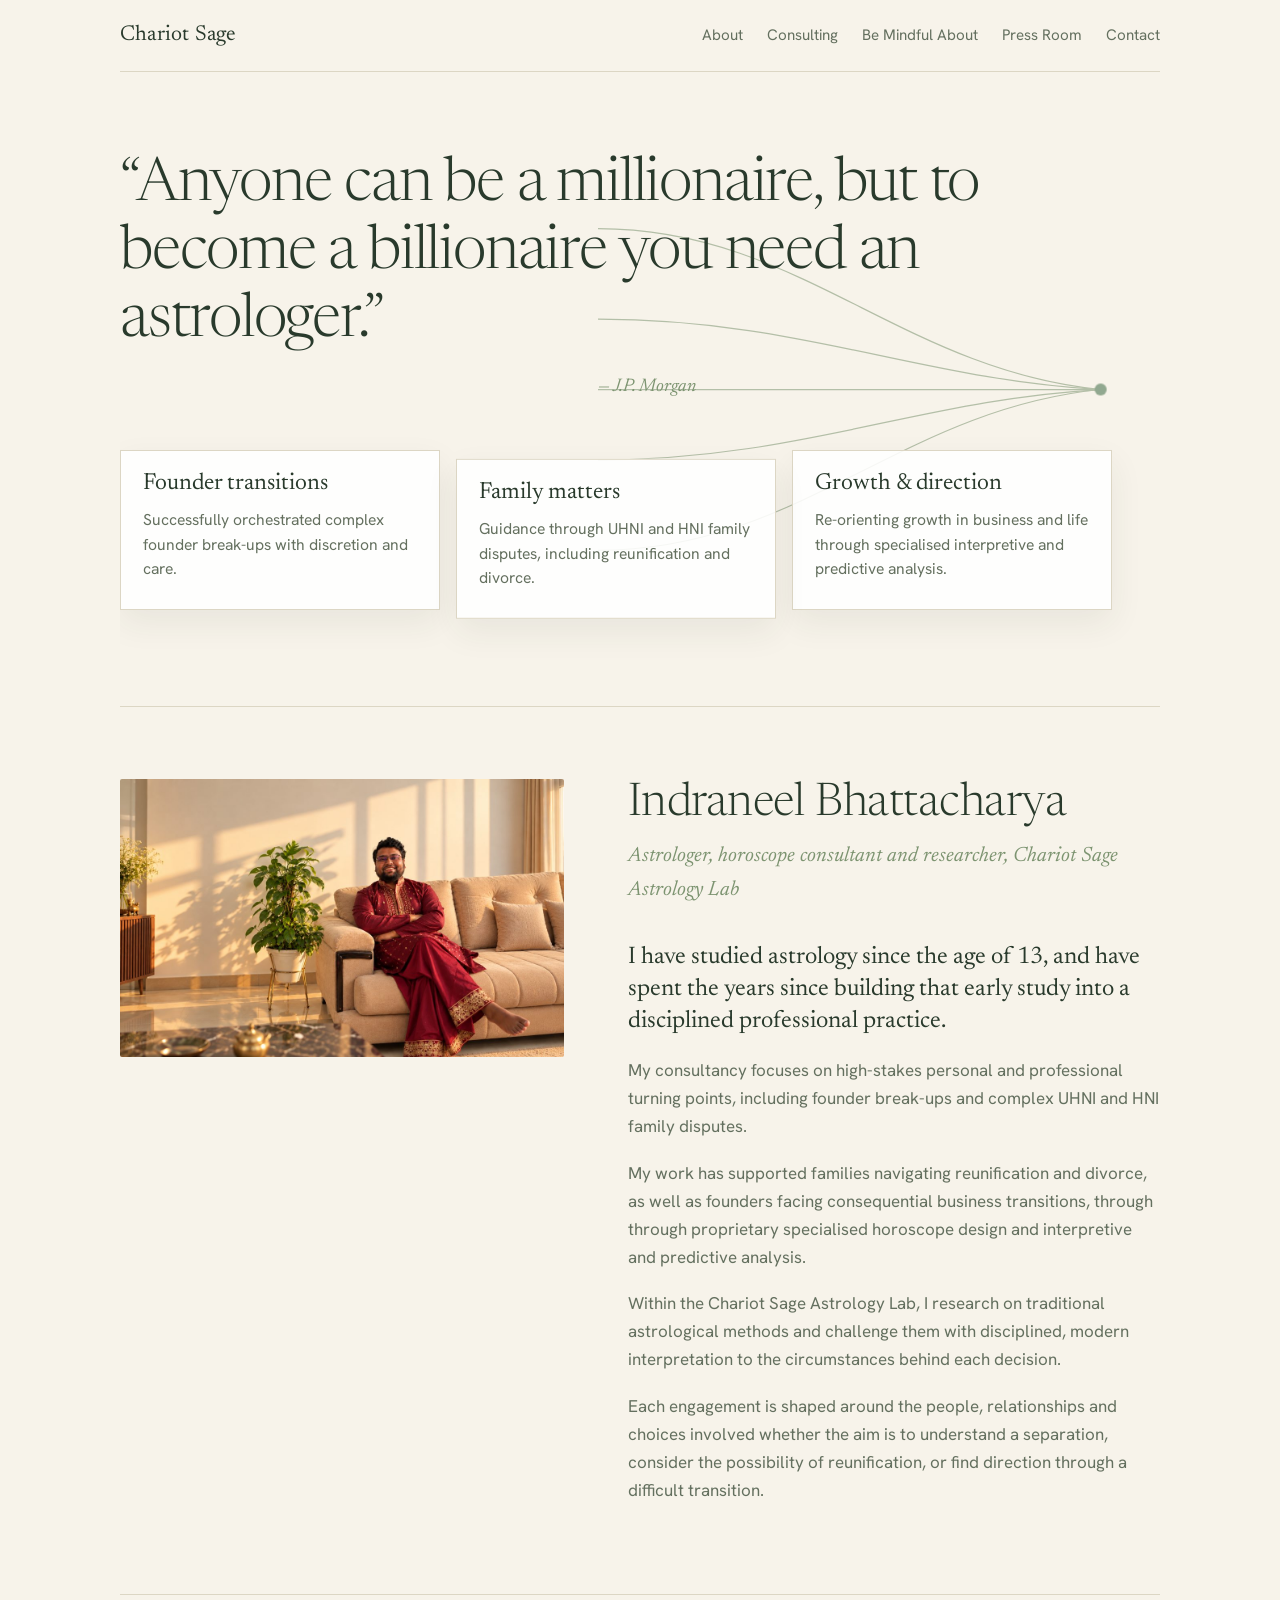
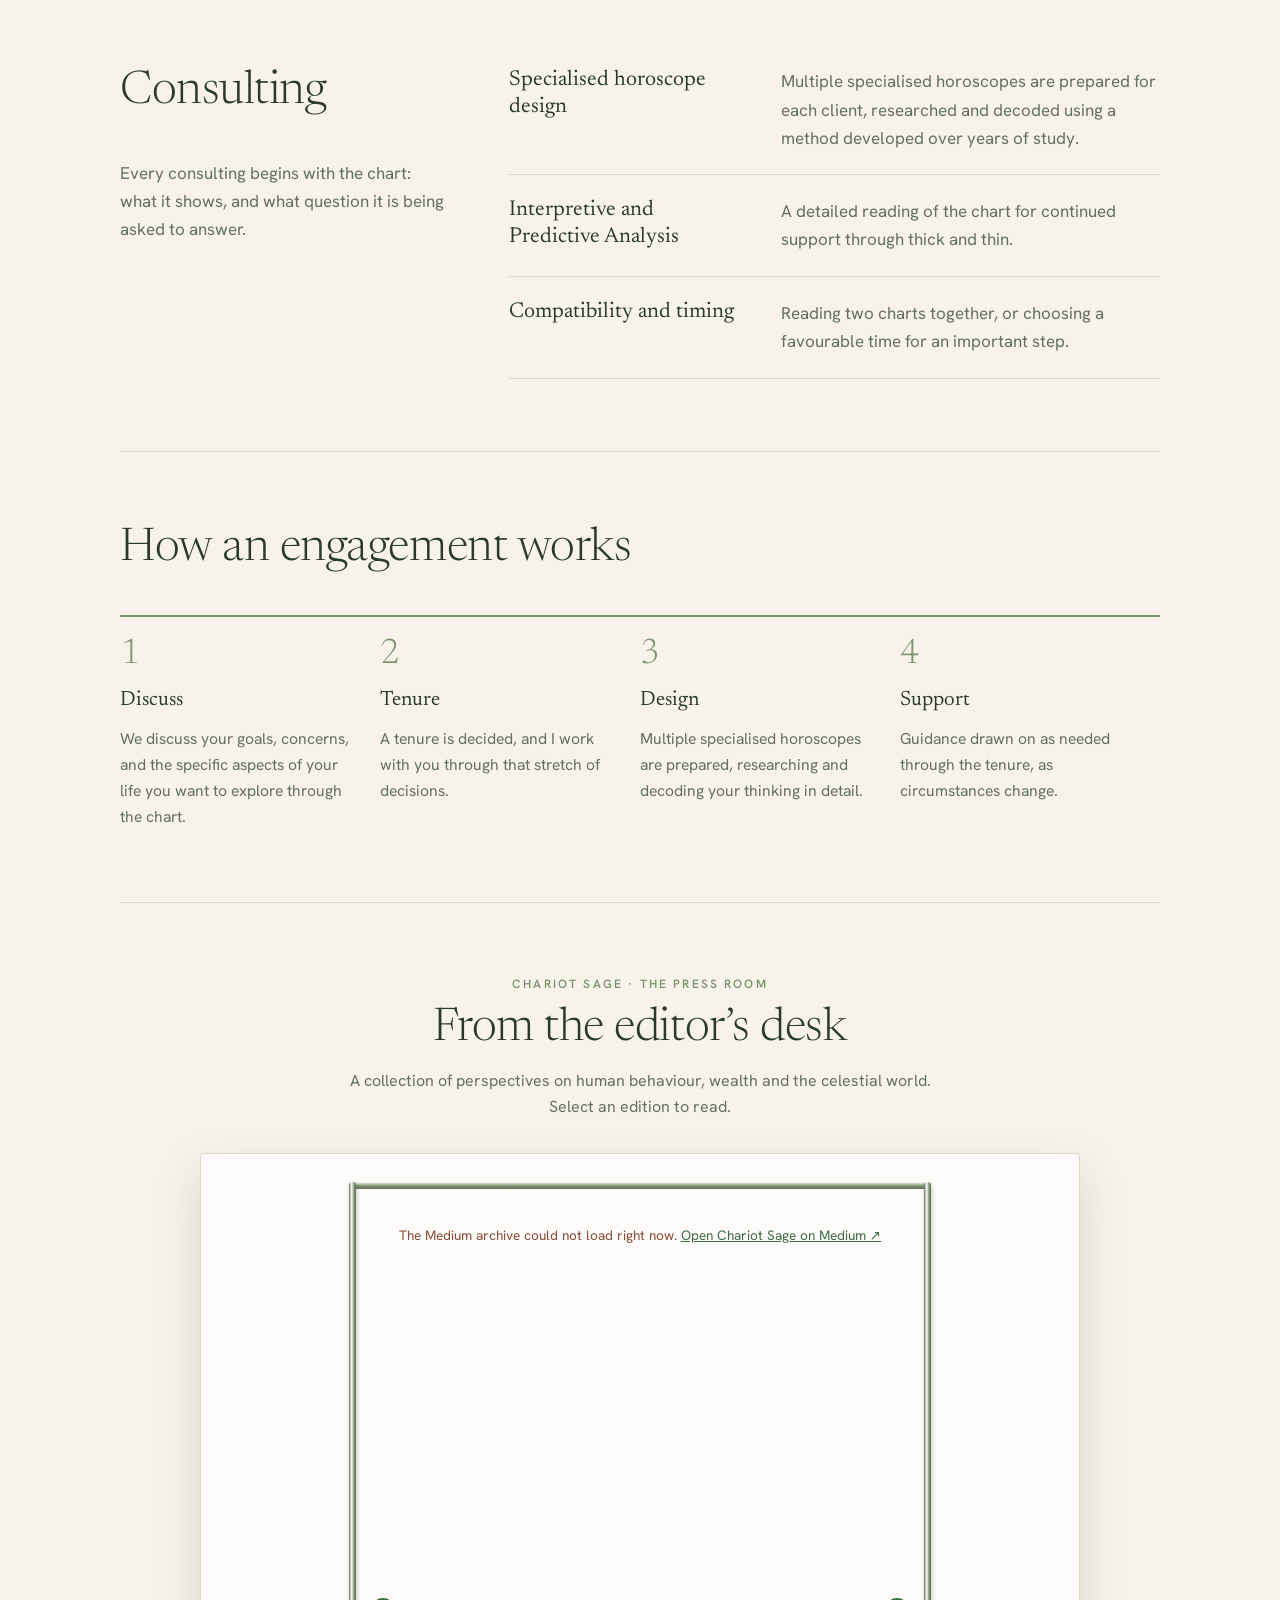
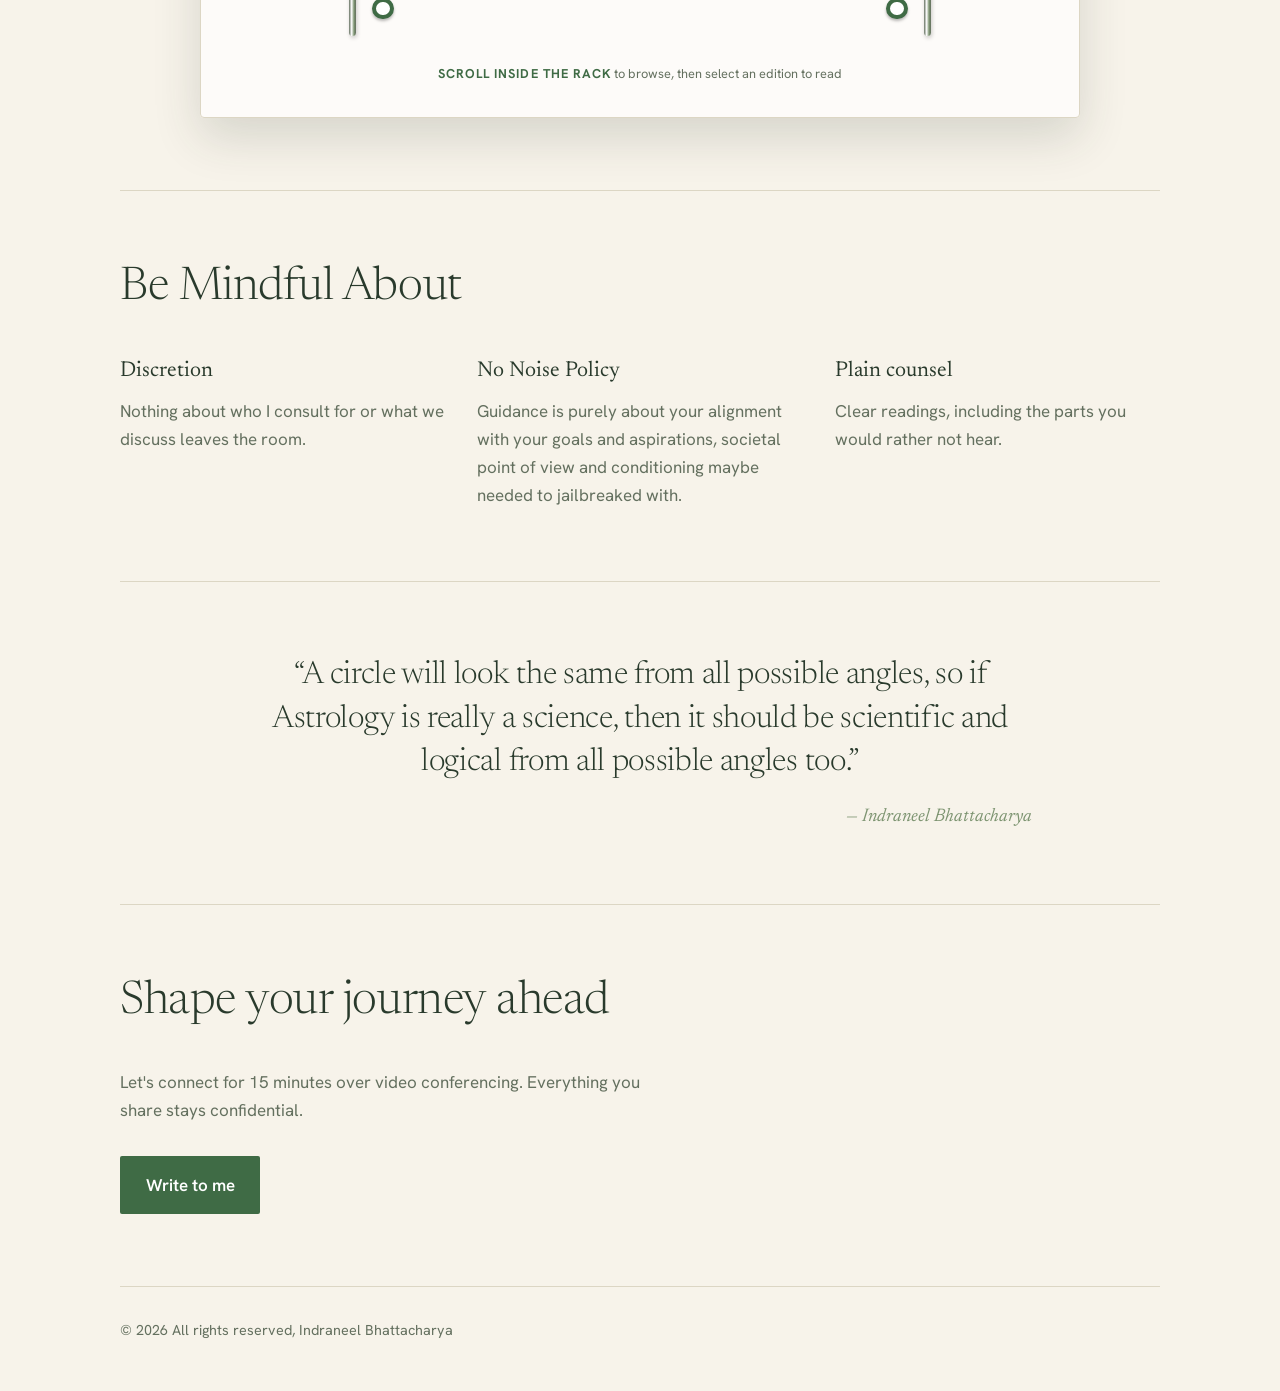
==== commit 5182b05f: "connecting newspaper to medium" ====
--- a/index.html
+++ b/index.html
@@ -170,6 +170,11 @@
 .press-paper .headline{display:block;margin:.3rem 0 .15rem;font-family:var(--serif);font-size:.75rem;font-weight:600;line-height:1.02}
 .press-paper .sub{display:block;color:var(--newsprint-muted);font-size:.42rem;line-height:1.25}
 .press-paper .columns{display:block;height:1.35rem;margin-top:.25rem;background:repeating-linear-gradient(90deg,var(--newsprint-muted) 0 1px,transparent 1px 5px);opacity:.42}
+.press-paper .paper-date{display:block;margin-top:.2rem;color:var(--newsprint-muted);font-size:.38rem}
+.press-paper .paper-image{display:block;width:100%;height:1.6rem;margin-top:.25rem;border-top:1px solid #b8ad9c;object-fit:cover;object-position:center 35%;filter:grayscale(18%)}
+.press-rack-status{margin:1rem 0;color:var(--muted);font-size:.85rem;text-align:center}
+.press-rack-status.error{color:#8a4c39}
+.press-rack-status a,.press-medium-link{color:var(--seal)}
 .press-paper:nth-child(2){--press-tilt:1.5deg}.press-paper:nth-child(3){--press-tilt:-1.3deg}
 .press-shelf-label{position:absolute;right:4px;bottom:-14px;color:var(--surface);font-size:.45rem;letter-spacing:.14em}
 .press-feet{display:flex;justify-content:space-between;margin:0 .25rem}
@@ -190,6 +195,16 @@
 .press-kicker{color:#806744;font-size:.62rem;font-weight:600;letter-spacing:.14em;text-transform:uppercase}
 .press-dek{color:var(--newsprint-muted);font-family:var(--serif);font-size:1.1rem;font-style:italic;line-height:1.35}
 .press-article-grid p{font-size:.88rem;line-height:1.7;text-align:justify}
+.press-article-content{font-size:.88rem;line-height:1.7;overflow-wrap:anywhere}
+.press-article-content img{display:block;width:auto;max-width:100%;height:auto;max-height:42rem;object-fit:contain;margin:1.25rem auto}
+.press-article-content figure{max-width:100%;margin:1.5rem auto;text-align:center}
+.press-article-content figcaption{margin:.5rem auto 0;color:var(--newsprint-muted);font-size:.72rem;text-align:center}
+.press-article-content h1,.press-article-content h2,.press-article-content h3{line-height:1.15;text-align:left}
+.press-article-content blockquote{margin:1rem 0;padding-left:1rem;border-left:3px solid #92744d;font-style:italic}
+.press-article-content a{color:#725a38;overflow-wrap:anywhere}
+.press-article-content .image-fallback{padding:.8rem;border:1px solid var(--newsprint-rule);color:var(--newsprint-muted);font-size:.75rem;text-align:center}
+.press-medium-link{display:inline-block;margin-top:1rem;padding:.65rem .85rem;border:1px solid #92744d;color:#51432f;text-decoration:none;font-size:.7rem;letter-spacing:.08em;text-transform:uppercase}
+.press-medium-link:hover{background:#fffdf7}
 .press-side-column{padding-left:1.2rem;border-left:1px solid var(--newsprint-rule)}
 .press-side-column h4{margin:.25rem 0 .5rem;font-family:var(--serif);font-size:1.4rem;font-weight:400;line-height:1.1}
 .press-pullquote{margin:1rem 0;padding:.8rem 0;border-top:2px solid #92744d;border-bottom:2px solid #92744d;font-family:var(--serif);font-size:1.45rem;font-style:italic;line-height:1.2}
@@ -290,26 +305,7 @@
         <div class="press-rack">
           <div class="press-topbar" aria-hidden="true"></div><div class="press-upright left" aria-hidden="true"></div><div class="press-upright right" aria-hidden="true"></div>
           <div class="press-rack-scroll" tabindex="0" role="region" aria-label="Newspaper editions. Scroll here to browse the rack.">
-          <div class="press-shelf">
-            <button class="press-paper" data-article="0" type="button" aria-label="Read The Astrological Review"><span class="mast">THE CHARIOT SAGE REVIEW</span><span class="headline">THE ASTROLOGICAL REVIEW</span><span class="sub">Patterns, planets &amp; intention</span><span class="columns" aria-hidden="true"></span></button>
-            <button class="press-paper" data-article="1" type="button" aria-label="Read The Wealth Journal"><span class="mast">THE WEALTH JOURNAL</span><span class="headline">THE PSYCHOLOGY OF WEALTH</span><span class="sub">Capital, behaviour &amp; choice</span><span class="columns" aria-hidden="true"></span></button>
-            <button class="press-paper" data-article="2" type="button" aria-label="Read The Human Condition"><span class="mast">THE HUMAN CONDITION</span><span class="headline">WHY WE SEEK MEANING</span><span class="sub">Decisions, identity &amp; belonging</span><span class="columns" aria-hidden="true"></span></button>
-          </div>
-          <div class="press-shelf">
-            <button class="press-paper" data-article="3" type="button" aria-label="Read The Celestial Gazette"><span class="mast">THE CELESTIAL GAZETTE</span><span class="headline">THE LANGUAGE OF TRANSITS</span><span class="sub">Cycles, timing &amp; interpretation</span><span class="columns" aria-hidden="true"></span></button>
-            <button class="press-paper" data-article="4" type="button" aria-label="Read The Sage’s Commentary"><span class="mast">THE SAGE’S COMMENTARY</span><span class="headline">THE ART OF DISCERNMENT</span><span class="sub">Notes on judgement &amp; perspective</span><span class="columns" aria-hidden="true"></span></button>
-            <button class="press-paper" data-article="5" type="button" aria-label="Read the special edition"><span class="mast">SPECIAL EDITION</span><span class="headline">THE NEXT CHAPTER</span><span class="sub">Ideas shaping the conversation</span><span class="columns" aria-hidden="true"></span></button>
-          </div>
-          <div class="press-shelf">
-            <button class="press-paper" data-article="1" type="button" aria-label="Read Wealth Journal archive"><span class="mast">WEALTH JOURNAL · ARCHIVE</span><span class="headline">BEYOND THE BALANCE SHEET</span><span class="sub">The human side of financial choices</span><span class="columns" aria-hidden="true"></span></button>
-            <button class="press-paper" data-article="2" type="button" aria-label="Read Human Condition archive"><span class="mast">HUMAN CONDITION · ARCHIVE</span><span class="headline">THE INNER NARRATIVE</span><span class="sub">How personal stories shape action</span><span class="columns" aria-hidden="true"></span></button>
-            <button class="press-paper" data-article="0" type="button" aria-label="Read Astrological Review archive"><span class="mast">RESEARCH NOTES</span><span class="headline">A MAP OF THE MIND</span><span class="sub">An astropsychological perspective</span><span class="columns" aria-hidden="true"></span></button>
-          </div>
-          <div class="press-shelf">
-            <button class="press-paper" data-article="3" type="button" aria-label="Read Celestial Gazette archive"><span class="mast">CELESTIAL GAZETTE · ARCHIVE</span><span class="headline">OBSERVING THE CYCLES</span><span class="sub">A study of changing conditions</span><span class="columns" aria-hidden="true"></span></button>
-            <button class="press-paper" data-article="4" type="button" aria-label="Read Commentary archive"><span class="mast">COMMENTARY · ARCHIVE</span><span class="headline">PRINCIPLE BEFORE PREDICTION</span><span class="sub">A considered point of view</span><span class="columns" aria-hidden="true"></span></button>
-            <button class="press-paper" data-article="5" type="button" aria-label="Read editorial archive"><span class="mast">CHARIOT SAGE · EDITION</span><span class="headline">THE EDITORIAL</span><span class="sub">Selected writing from the press room</span><span class="columns" aria-hidden="true"></span></button>
-          </div>
+            <div id="press-shelves" aria-live="polite"><p class="press-rack-status" id="press-rack-status">Loading the Medium archive…</p></div>
           </div>
           <div class="press-feet" aria-hidden="true"><span class="press-wheel"></span><span class="press-wheel"></span></div>
         </div>
@@ -328,9 +324,8 @@
               <div class="press-kicker">Featured article</div>
               <h3 id="press-article-title">The map beneath the moment</h3>
               <p class="press-dek" id="press-dek"></p>
-              <p id="press-body-one"></p>
-              <p id="press-body-two"></p>
-              <p id="press-body-three"></p>
+              <div class="press-article-content" id="press-article-content"></div>
+              <a class="press-medium-link" id="press-medium-link" href="https://medium.com/@chariotsage" target="_blank" rel="noopener noreferrer">Read original on Medium ↗</a>
             </div>
             <aside class="press-side-column">
               <div class="press-kicker">Inside this edition</div>
@@ -373,86 +368,11 @@
 </div>
 <script>
 (() => {
-  const articles = [
-    {
-      category: 'THE ASTROLOGICAL REVIEW',
-      title: 'The map beneath the moment',
-      dek: 'A birth chart can be approached as a symbolic map for examining intention, emotion and the patterns through which we make sense of our lives.',
-      body: [
-        'Astrological interpretation begins with the whole chart. A single placement is not a verdict; its meaning depends on its relationships with the rest of the horoscope and the question being considered.',
-        'That wider view can help frame useful questions: what is motivating this choice, what pressures are present, and which recurring patterns deserve a closer look?',
-        'The chart offers a perspective for reflection. It does not replace lived experience, practical judgement or the responsibility to make one’s own decisions.'
-      ],
-      side: 'Reading the patterns',
-      sideCopy: 'A considered reading brings individual chart factors into context and keeps the person’s question at the centre.',
-      quote: '“A chart is not the conclusion. It is the beginning of a better question.”'
-    },
-    {
-      category: 'THE WEALTH JOURNAL',
-      title: 'The psychology behind wealth',
-      dek: 'Wealth is shaped not only by resources, but by the perceptions, priorities and decisions that guide their use.',
-      body: [
-        'Financial choices often carry a personal history. Security, ambition, responsibility and family expectations can all influence how people think about preserving or changing what they have built.',
-        'In moments of transition, it can help to distinguish the practical decision from the emotions and assumptions surrounding it. That distinction makes room for clearer conversations and more deliberate planning.',
-        'No single framework can make a complex financial choice on someone’s behalf. Careful analysis works best alongside appropriate professional, legal and financial advice.'
-      ],
-      side: 'Beyond the balance sheet',
-      sideCopy: 'A wider perspective considers the people, values and long-term responsibilities connected to wealth.',
-      quote: '“Resources matter. So does the purpose they are meant to serve.”'
-    },
-    {
-      category: 'THE HUMAN CONDITION',
-      title: 'Why we seek meaning',
-      dek: 'Identity, motivation and personal stories shape the way people interpret experience and choose what comes next.',
-      body: [
-        'People rarely meet a difficult decision as a blank page. Memory, relationships and expectations affect what feels possible, what feels risky and what seems worth protecting.',
-        'Noticing those influences does not diminish them. It can help make a conversation more honest and reveal where an old story may no longer fit present circumstances.',
-        'Reflection is not a substitute for action. It is one way to understand the situation more fully before deciding how to respond.'
-      ],
-      side: 'The inner narrative',
-      sideCopy: 'Understanding the story around a decision can help separate inherited expectations from present priorities.',
-      quote: '“Meaning is often found in the questions we are willing to examine.”'
-    },
-    {
-      category: 'THE CELESTIAL GAZETTE',
-      title: 'The language of transits',
-      dek: 'Cycles and timing are part of astrological practice; interpreting them carefully means keeping context and uncertainty in view.',
-      body: [
-        'In astrology, transits describe how current planetary positions relate to a birth chart. Practitioners use these relationships to explore periods of emphasis and change.',
-        'A transit is not a guarantee of a particular event. Its interpretation depends on the natal chart, the question, and the circumstances of the person whose chart is being considered.',
-        'Used with care, timing techniques can contribute to reflection and preparation. They should not be presented as certainty or as a replacement for sound practical judgement.'
-      ],
-      side: 'Observing the cycles',
-      sideCopy: 'Timing is most useful when interpreted as one part of a broader, individual chart analysis.',
-      quote: '“A period can be studied without pretending its outcome is fixed.”'
-    },
-    {
-      category: 'THE SAGE’S COMMENTARY',
-      title: 'The art of discernment',
-      dek: 'Separating impulse from intention, and information from the judgement required to use it well.',
-      body: [
-        'When the stakes are high, more information does not always make a decision easier. The challenge is to identify what is relevant, what remains uncertain and whose perspective is missing.',
-        'Discernment asks for patience. It tests assumptions, makes room for competing concerns and considers the likely consequences of each available path.',
-        'A useful consultation should clarify the questions before offering interpretation. The final choice remains with the person who must live with it.'
-      ],
-      side: 'Principle before prediction',
-      sideCopy: 'Good judgement starts with a clear question, careful context and an honest account of uncertainty.',
-      quote: '“Clarity comes from weighing the evidence, not from asking for certainty.”'
-    },
-    {
-      category: 'SPECIAL EDITION',
-      title: 'The next chapter',
-      dek: 'Selected perspectives on navigating consequential transitions with care, context and a clear sense of what matters.',
-      body: [
-        'Founder transitions and family disputes can bring business, identity and personal relationships into the same difficult conversation. Each situation has its own history and its own constraints.',
-        'Astrological consultation can offer one interpretive lens for considering patterns and timing. It cannot resolve a dispute by itself or replace direct communication and specialist legal or financial support.',
-        'A considered next step begins by understanding the real question, identifying what can be influenced and treating everyone involved with discretion.'
-      ],
-      side: 'From the editor',
-      sideCopy: 'These editions offer starting points for reflection, not universal answers or promises of an outcome.',
-      quote: '“The next chapter begins with a clearer view of the one you are in.”'
-    }
-  ];
+  const mediumProfile = 'https://medium.com/@chariotsage';
+  const mediumFeed = 'https://medium.com/feed/@chariotsage';
+  const feedProxy = 'https://api.rss2json.com/v1/api.json?rss_url=' + encodeURIComponent(mediumFeed);
+  const shelves = document.getElementById('press-shelves');
+  let articles = [];
 
   const reader = document.getElementById('press-reader');
   const readingPaper = reader.querySelector('.press-reading-paper');
@@ -460,18 +380,164 @@
   let previouslyFocused = null;
   let previousBodyOverflow = '';
 
+  const safeHttpUrl = (value) => {
+    try {
+      const url = new URL(value, window.location.href);
+      return url.protocol === 'https:' || url.protocol === 'http:' ? url.href : '';
+    } catch {
+      return '';
+    }
+  };
+
+  const plainText = (html) => {
+    const doc = new DOMParser().parseFromString(html || '', 'text/html');
+    return (doc.body.textContent || '').replace(/\\s+/g, ' ').trim();
+  };
+
+  const safeArticleHtml = (html) => {
+    const doc = new DOMParser().parseFromString(html || '', 'text/html');
+    doc.querySelectorAll('script,style,iframe,form,object,embed,link,meta').forEach((node) => node.remove());
+    doc.querySelectorAll('*').forEach((element) => {
+      [...element.attributes].forEach((attribute) => {
+        const name = attribute.name.toLowerCase();
+        const value = attribute.value.trim();
+        if (name.startsWith('on') || name === 'srcset' || name === 'sizes') {
+          element.removeAttribute(attribute.name);
+          return;
+        }
+        if (name === 'href' || name === 'src') {
+          const safeUrl = safeHttpUrl(value.startsWith('//') ? `https:${value}` : value);
+          if (!safeUrl) element.removeAttribute(attribute.name);
+          else element.setAttribute(attribute.name, safeUrl);
+        }
+      });
+      if (element.tagName === 'A') {
+        element.setAttribute('target', '_blank');
+        element.setAttribute('rel', 'noopener noreferrer');
+      }
+      if (element.tagName === 'IMG') {
+        const imageUrl = safeHttpUrl(element.getAttribute('src') || '');
+        const isTrackingPixel = imageUrl.includes('medium.com/_/stat') ||
+          element.getAttribute('width') === '1' || element.getAttribute('height') === '1';
+        if (!imageUrl || isTrackingPixel) {
+          element.remove();
+        } else {
+          element.setAttribute('loading', 'eager');
+          element.setAttribute('decoding', 'async');
+          element.setAttribute('referrerpolicy', 'no-referrer');
+          if (!element.getAttribute('alt')) element.setAttribute('alt', 'Article image');
+        }
+      }
+    });
+    return doc.body.innerHTML;
+  };
+
+  const getArticleImage = (article) => {
+    const directImage = safeHttpUrl(article.thumbnail || '');
+    if (directImage) return directImage;
+    const doc = new DOMParser().parseFromString(article.description || '', 'text/html');
+    const images = [...doc.querySelectorAll('img')];
+    for (const image of images) {
+      const candidate = safeHttpUrl(image.getAttribute('src') || image.getAttribute('data-src') || '');
+      if (candidate && !candidate.includes('medium.com/_/stat') && image.getAttribute('width') !== '1') {
+        return candidate;
+      }
+    }
+    return '';
+  };
+
+  const formatArticleDate = (value) => {
+    const date = new Date(value);
+    return Number.isNaN(date.getTime()) ? '' : new Intl.DateTimeFormat(undefined, {
+      day: 'numeric', month: 'short', year: 'numeric'
+    }).format(date);
+  };
+
+  const renderRack = (items) => {
+    shelves.replaceChildren();
+    if (!items.length) {
+      shelves.innerHTML = `<p class="press-rack-status error">No Medium stories were found. <a href="${mediumProfile}" target="_blank" rel="noopener noreferrer">Visit the Medium profile ↗</a></p>`;
+      return;
+    }
+
+    items.forEach((article, index) => {
+      if (index % 3 === 0) {
+        const shelf = document.createElement('div');
+        shelf.className = 'press-shelf';
+        shelves.append(shelf);
+      }
+      const shelf = shelves.lastElementChild;
+      const button = document.createElement('button');
+      const category = article.categories?.[0] || 'Chariot Sage';
+      const excerpt = plainText(article.description).slice(0, 110);
+      const imageUrl = getArticleImage(article);
+
+      button.type = 'button';
+      button.className = 'press-paper';
+      button.setAttribute('aria-label', `Read ${article.title}`);
+      button.innerHTML = '<span class="mast"></span><span class="headline"></span><span class="sub"></span><span class="paper-date"></span><span class="columns" aria-hidden="true"></span>';
+      button.querySelector('.mast').textContent = category.toUpperCase();
+      button.querySelector('.headline').textContent = article.title || 'Chariot Sage article';
+      button.querySelector('.sub').textContent = excerpt || 'Read this Medium article';
+      button.querySelector('.paper-date').textContent = formatArticleDate(article.pubDate);
+      if (imageUrl) {
+        const image = document.createElement('img');
+        image.className = 'paper-image';
+        image.src = imageUrl;
+        image.alt = '';
+        image.loading = 'lazy';
+        image.decoding = 'async';
+        image.referrerPolicy = 'no-referrer';
+        button.querySelector('.columns').replaceWith(image);
+      }
+      button.addEventListener('click', () => openArticle(index));
+      shelf.append(button);
+    });
+
+    const status = document.createElement('p');
+    status.className = 'press-rack-status';
+    status.textContent = `Showing ${items.length} Medium ${items.length === 1 ? 'story' : 'stories'} · Latest first`;
+    shelves.append(status);
+  };
+
+  const loadMediumArticles = async () => {
+    try {
+      const response = await fetch(feedProxy, { headers: { Accept: 'application/json' } });
+      if (!response.ok) throw new Error(`Medium feed request failed (${response.status})`);
+      const feed = await response.json();
+      if (feed.status !== 'ok' || !Array.isArray(feed.items)) {
+        throw new Error(feed.message || 'The Medium feed returned no articles.');
+      }
+      articles = feed.items;
+      renderRack(articles);
+    } catch (error) {
+      console.error('Unable to load the Chariot Sage Medium feed:', error);
+      shelves.innerHTML = `<p class="press-rack-status error">The Medium archive could not load right now. <a href="${mediumProfile}" target="_blank" rel="noopener noreferrer">Open Chariot Sage on Medium ↗</a></p>`;
+    }
+  };
+
   const openArticle = (index) => {
-    const article = articles[index] || articles[0];
-    document.getElementById('press-category').textContent = article.category;
-    document.getElementById('press-edition').textContent = `Chariot Sage · ${article.category}`;
-    document.getElementById('press-article-title').textContent = article.title;
-    document.getElementById('press-dek').textContent = article.dek;
-    document.getElementById('press-body-one').textContent = article.body[0];
-    document.getElementById('press-body-two').textContent = article.body[1];
-    document.getElementById('press-body-three').textContent = article.body[2];
-    document.getElementById('press-side-title').textContent = article.side;
-    document.getElementById('press-side-copy').textContent = article.sideCopy;
-    document.getElementById('press-pullquote').textContent = article.quote;
+    const article = articles[index];
+    if (!article) return;
+    const category = article.categories?.[0] || 'Chariot Sage editorial';
+    document.getElementById('press-category').textContent = category.toUpperCase();
+    document.getElementById('press-edition').textContent = `Chariot Sage · ${category}`;
+    document.getElementById('press-article-title').textContent = article.title || 'Chariot Sage article';
+    document.getElementById('press-dek').textContent = plainText(article.description).slice(0, 260);
+    document.getElementById('press-article-content').innerHTML = safeArticleHtml(article.description || '');
+    document.getElementById('press-side-title').textContent = formatArticleDate(article.pubDate) || 'From the archive';
+    document.getElementById('press-side-copy').textContent = (article.categories || []).join(' · ') || 'A Chariot Sage story from Medium.';
+    document.getElementById('press-pullquote').textContent = 'Read the full story and original publication on Medium.';
+    const mediumLink = document.getElementById('press-medium-link');
+    mediumLink.href = safeHttpUrl(article.link) || mediumProfile;
+    document.querySelectorAll('#press-article-content img').forEach((image) => {
+      image.addEventListener('error', () => {
+        const fallback = document.createElement('div');
+        fallback.className = 'image-fallback';
+        fallback.textContent = 'This image could not be loaded from Medium.';
+        image.replaceWith(fallback);
+      }, { once: true });
+    });
     previouslyFocused = document.activeElement;
     previousBodyOverflow = document.body.style.overflow;
     reader.classList.add('open');
@@ -513,6 +579,7 @@
       }
     }
   });
+  loadMediumArticles();
 })();
 </script>
 </body>
